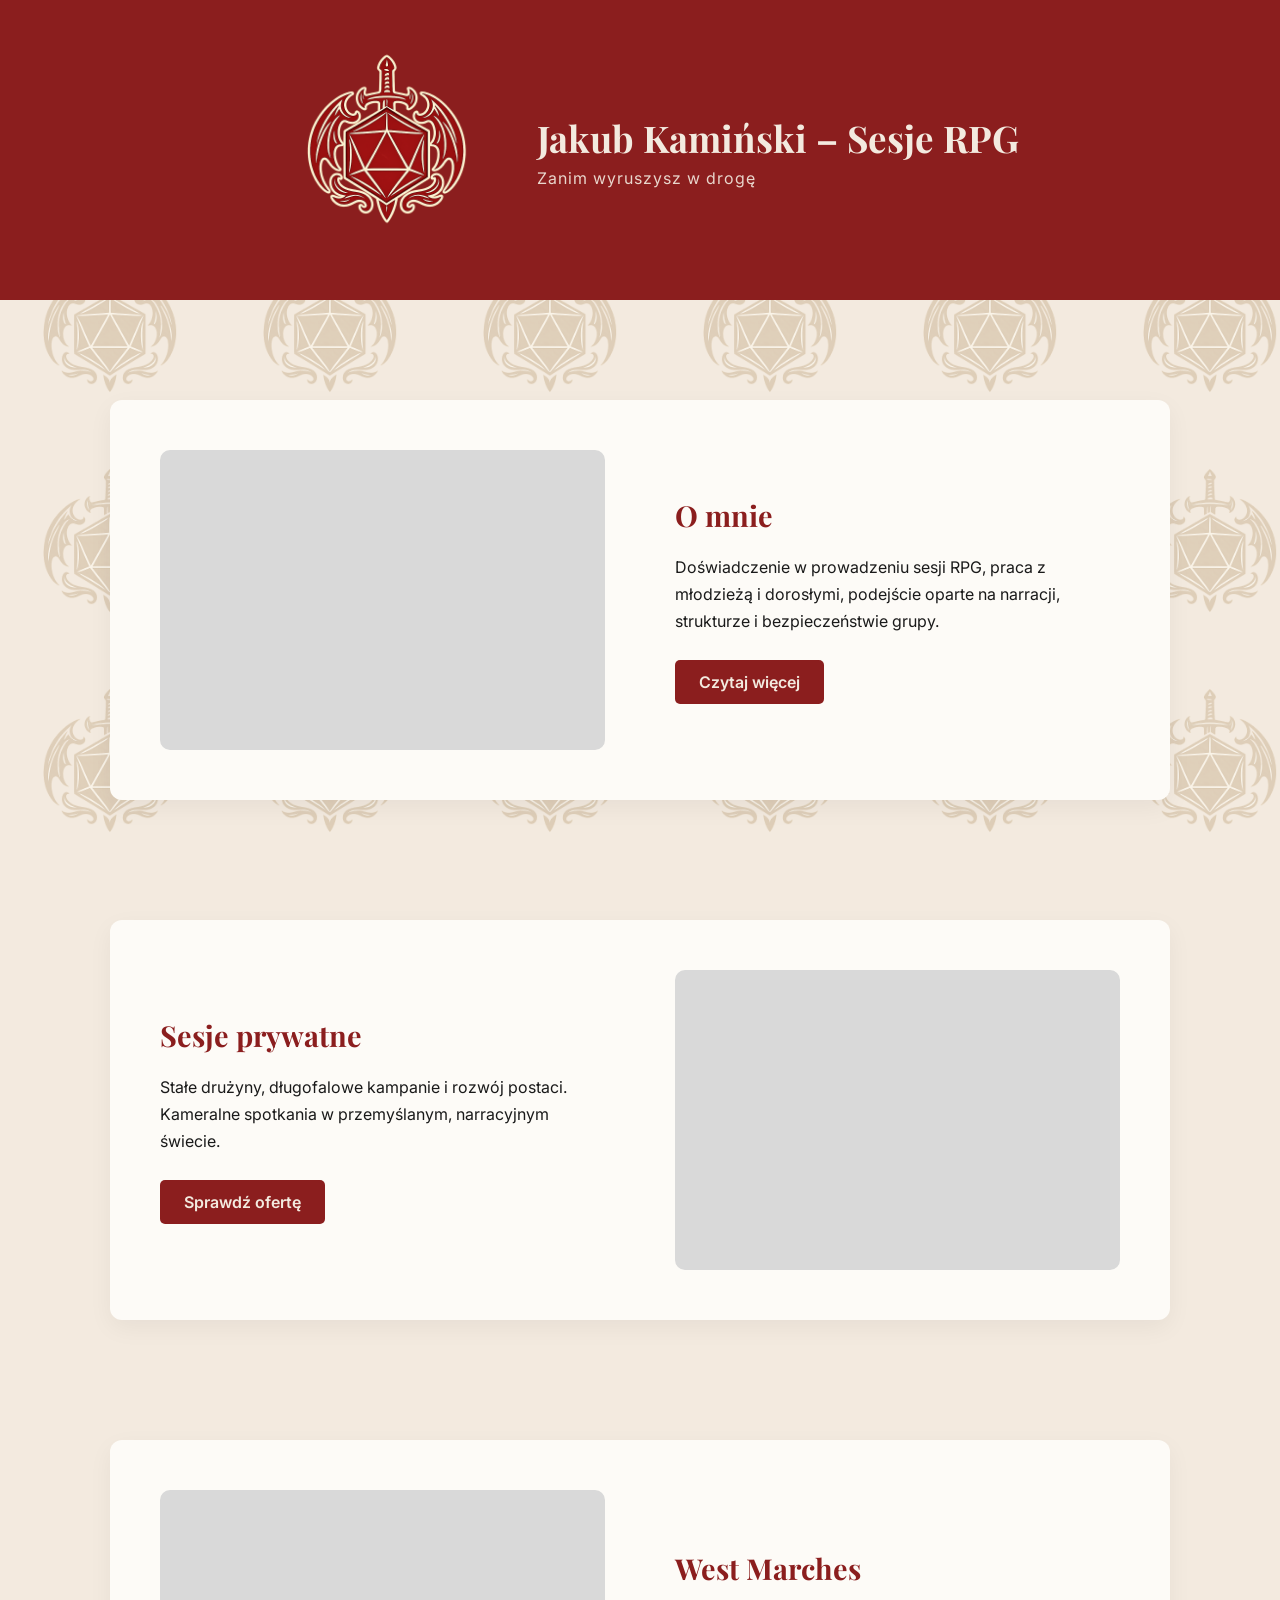
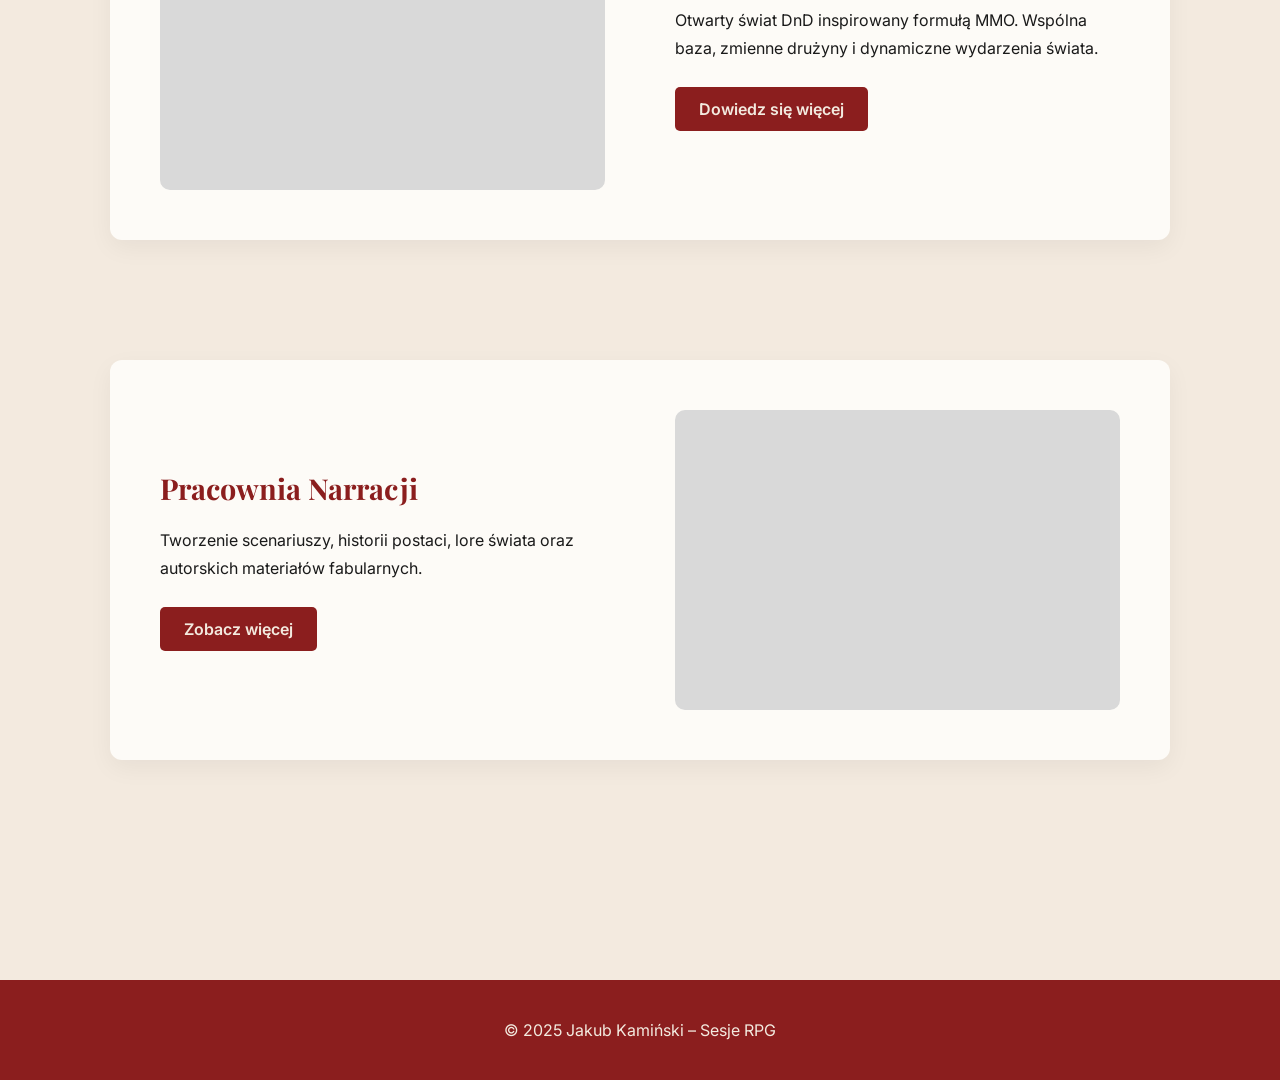
==== index.html @ 03f81ea1 "MainPage" ====
<!DOCTYPE html>
<html lang="pl">
<head>
    <meta charset="UTF-8">
    <meta name="viewport" content="width=device-width, initial-scale=1.0">
    <title>Jakub Kamiński – Sesje RPG</title>

    <link href="https://fonts.googleapis.com/css2?family=Playfair+Display:wght@600&family=Inter:wght@300;400;600&display=swap" rel="stylesheet">
    <link rel="stylesheet" href="style.css">
</head>

<body>

<header>
    <div class="header-inner">
        <img src="logo-red.png" alt="Logo">
        <div class="title-group">
            <h1>Jakub Kamiński – Sesje RPG</h1>
            <p>Zanim wyruszysz w drogę</p>
        </div>
    </div>
</header>

<section class="section">

    <div class="block">
        <div class="image-placeholder"></div>
        <div class="content">
            <h2>O mnie</h2>
            <p>
                Doświadczenie w prowadzeniu sesji RPG, praca z młodzieżą i dorosłymi,
                podejście oparte na narracji, strukturze i bezpieczeństwie grupy.
            </p>
            <a href="o-mnie.html" class="button">Czytaj więcej</a>
        </div>
    </div>

    <div class="block reverse">
        <div class="image-placeholder"></div>
        <div class="content">
            <h2>Sesje prywatne</h2>
            <p>
                Stałe drużyny, długofalowe kampanie i rozwój postaci.
                Kameralne spotkania w przemyślanym, narracyjnym świecie.
            </p>
            <a href="sesje-prywatne.html" class="button">Sprawdź ofertę</a>
        </div>
    </div>

    <div class="block">
        <div class="image-placeholder"></div>
        <div class="content">
            <h2>West Marches</h2>
            <p>
                Otwarty świat DnD inspirowany formułą MMO.
                Wspólna baza, zmienne drużyny i dynamiczne wydarzenia świata.
            </p>
            <a href="west-marches.html" class="button">Dowiedz się więcej</a>
        </div>
    </div>

    <div class="block reverse">
        <div class="image-placeholder"></div>
        <div class="content">
            <h2>Pracownia Narracji</h2>
            <p>
                Tworzenie scenariuszy, historii postaci, lore świata
                oraz autorskich materiałów fabularnych.
            </p>
            <a href="pracownia-narracji.html" class="button">Zobacz więcej</a>
        </div>
    </div>

</section>

<footer>
    © 2025 Jakub Kamiński – Sesje RPG
</footer>

</body>
</html>
---- style.css ----
:root {
    --primary: #8b1e1e;
    --beige: #f3eadf;
    --dark: #1a1a1a;
    --gray: #d9d9d9;
    --card: #fdfbf7; /* lekko białe tło */
}

* {
    margin: 0;
    padding: 0;
    box-sizing: border-box;
}

body {
    font-family: 'Inter', sans-serif;
    background-color: var(--beige);
  
    color: var(--dark);
}
body::before {
    content: "";
    position: fixed;
    inset: 0;
    background: url("logo-pattern.png");
    background-size: 220px;
    background-repeat: repeat;
    opacity: 0.56;   /* delikatniej */
    z-index: -1;     /* KLUCZOWE */
}

/* HEADER */

header {
    background: var(--primary);
    color: var(--beige);
    padding: 25px 20px;
}

.header-inner {
    max-width: 1100px;
    margin: auto;
    display: flex;
    align-items: center;
    justify-content: center;
    gap: 25px;
}

header img {
    width: 250px;
	margin:0 ;
}

.title-group h1 {
    font-family: 'Playfair Display', serif;
    font-size: 2.3rem;
    margin-bottom: 6px;
}

.title-group p {
    font-size: 1rem;
    opacity: 0.9;
    letter-spacing: 1px;
}

/* SEKCJE */

.section {
    max-width: 1100px;
    margin: auto;
    padding: 100px 20px;
}

.block {
    display: flex;
    align-items: center;
    gap: 70px;
    margin-bottom: 120px;
    background: var(--card);
    padding: 50px;
    border-radius: 12px;
    box-shadow: 0 8px 25px rgba(0,0,0,0.05);
}

.block.reverse {
    flex-direction: row-reverse;
}

.image-placeholder {
    flex: 1;
    height: 300px;
    background: var(--gray);
    border-radius: 10px;
    transition: all 0.3s ease;
}

.block:hover .image-placeholder {
    background: #e8e8e8;
    border: 3px solid var(--primary);
    transform: translateY(-4px);
}

.content {
    flex: 1;
}

.content h2 {
    font-family: 'Playfair Display', serif;
    color: var(--primary);
    margin-bottom: 20px;
    font-size: 1.8rem;
}

.content p {
    margin-bottom: 25px;
    line-height: 1.7;
    font-size: 1rem;
}

.button {
    display: inline-block;
    padding: 12px 24px;
    background: var(--primary);
    color: var(--beige);
    text-decoration: none;
    border-radius: 5px;
    transition: 0.3s ease;
    font-weight: 600;
}

.button:hover {
    background: #a32323;
    transform: translateY(-2px);
}

/* FOOTER */

footer {
    background: var(--primary);
    color: var(--beige);
    text-align: center;
    padding: 40px 20px;
}

/* RESPONSYWNOŚĆ */

@media (max-width: 900px) {

    .header-inner {
        flex-direction: column;
        text-align: center;
    }

    .block {
        flex-direction: column;
        gap: 40px;
        padding: 35px;
    }

    .block.reverse {
        flex-direction: column;
    }

    .image-placeholder {
        width: 100%;
        height: 220px;
    }

    .title-group h1 {
        font-size: 1.9rem;
    }
}
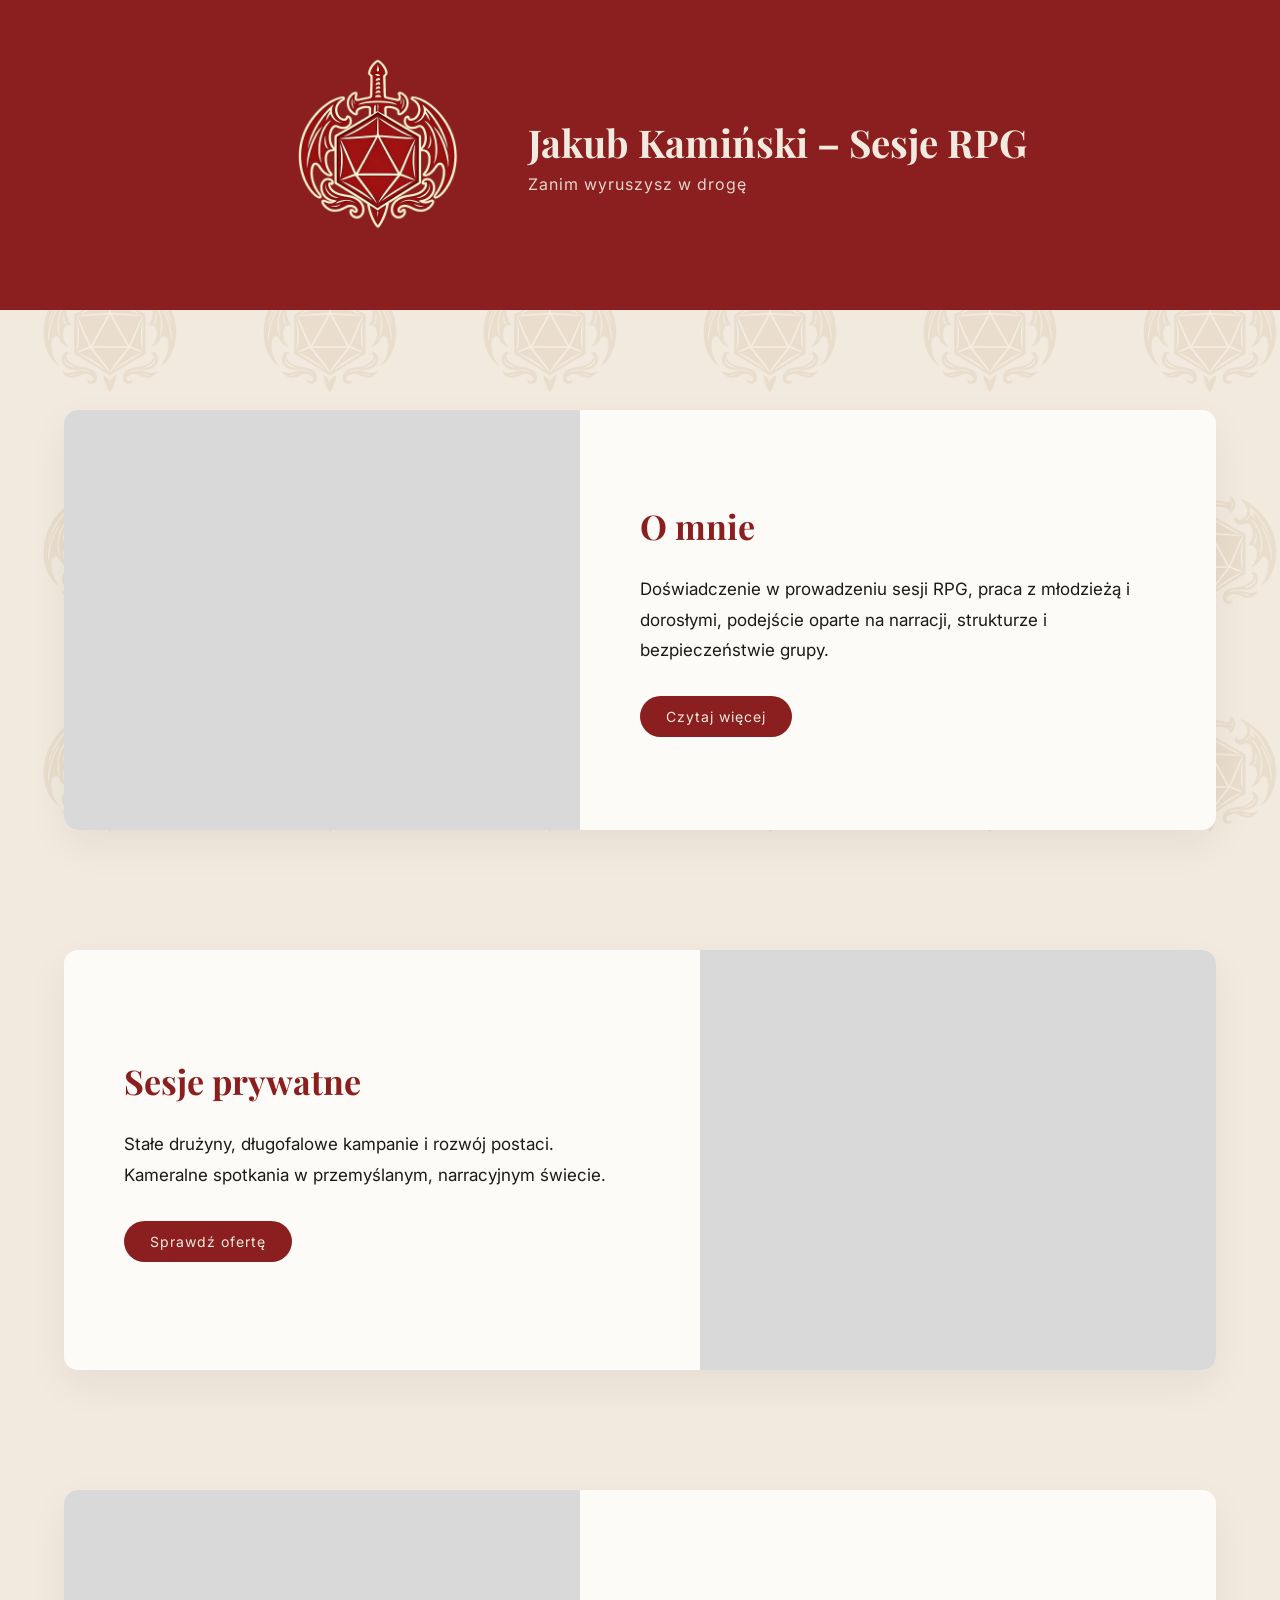
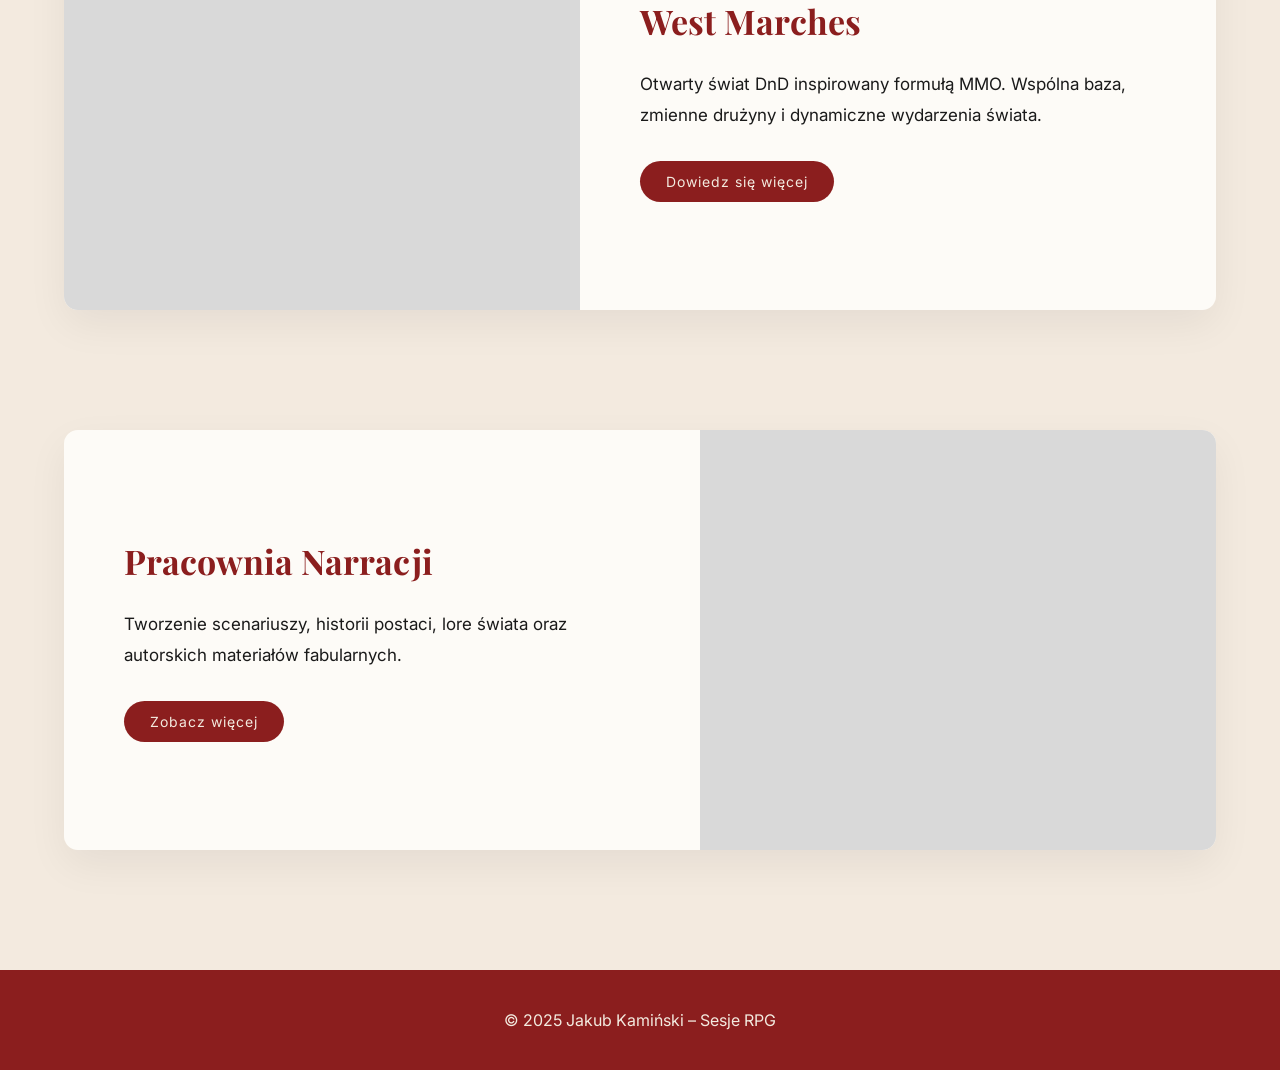
==== commit 72d03704: "meta" ====
--- a/index.html
+++ b/index.html
@@ -3,6 +3,9 @@
 <head>
     <meta charset="UTF-8">
     <meta name="viewport" content="width=device-width, initial-scale=1.0">
+<meta http-equiv='cache-control' content='no-cache'> 
+<meta http-equiv='expires' content='0'> 
+<meta http-equiv='pragma' content='no-cache'>
     <title>Jakub Kamiński – Sesje RPG</title>
 
     <link href="https://fonts.googleapis.com/css2?family=Playfair+Display:wght@600&family=Inter:wght@300;400;600&display=swap" rel="stylesheet">
--- a/style.css
+++ b/style.css
@@ -3,8 +3,12 @@
     --beige: #f3eadf;
     --dark: #1a1a1a;
     --gray: #d9d9d9;
-    --card: #fdfbf7; /* lekko białe tło */
-}
+    --card: #fdfbf7;
+}
+
+/* ============================= */
+/* RESET */
+/* ============================= */
 
 * {
     margin: 0;
@@ -15,26 +19,29 @@
 body {
     font-family: 'Inter', sans-serif;
     background-color: var(--beige);
-  
     color: var(--dark);
 }
+
+/* Subtelny pattern w tle */
 body::before {
     content: "";
     position: fixed;
     inset: 0;
-    background: url("logo-pattern.png");
+    background-image: url("logo-pattern.png");
     background-size: 220px;
     background-repeat: repeat;
-    opacity: 0.56;   /* delikatniej */
-    z-index: -1;     /* KLUCZOWE */
-}
-
+    opacity: 0.25; /* możesz zmieniać */
+    z-index: -2;
+}
+
+/* ============================= */
 /* HEADER */
+/* ============================= */
 
 header {
     background: var(--primary);
     color: var(--beige);
-    padding: 25px 20px;
+    padding: 30px 20px;
 }
 
 .header-inner {
@@ -48,12 +55,11 @@
 
 header img {
     width: 250px;
-	margin:0 ;
 }
 
 .title-group h1 {
     font-family: 'Playfair Display', serif;
-    font-size: 2.3rem;
+    font-size: 2.4rem;
     margin-bottom: 6px;
 }
 
@@ -63,86 +69,129 @@
     letter-spacing: 1px;
 }
 
-/* SEKCJE */
-
-.section {
-    max-width: 1100px;
-    margin: auto;
-    padding: 100px 20px;
-}
-
-.block {
+/* ============================= */
+/* SEKCJE (INDEX + O MNIE) */
+/* ============================= */
+
+.section,
+.about-section {
+    width: 90%;
+    max-width: 1200px;
+    margin: 100px auto;
+}
+
+/* ============================= */
+/* BLOKI */
+/* ============================= */
+
+.block,
+.about-block {
     display: flex;
-    align-items: center;
-    gap: 70px;
+    align-items: stretch;
     margin-bottom: 120px;
     background: var(--card);
-    padding: 50px;
-    border-radius: 12px;
-    box-shadow: 0 8px 25px rgba(0,0,0,0.05);
-}
-
-.block.reverse {
+    border-radius: 14px;
+    overflow: hidden;
+    box-shadow: 0 15px 40px rgba(0, 0, 0, 0.06);
+}
+
+.block.reverse,
+.about-block.reverse {
     flex-direction: row-reverse;
 }
 
-.image-placeholder {
+/* ============================= */
+/* OBRAZY */
+/* ============================= */
+
+.image-placeholder,
+.about-image {
     flex: 1;
-    height: 300px;
+    min-height: 420px;
     background: var(--gray);
-    border-radius: 10px;
-    transition: all 0.3s ease;
-}
-
-.block:hover .image-placeholder {
-    background: #e8e8e8;
-    border: 3px solid var(--primary);
-    transform: translateY(-4px);
-}
-
-.content {
+    overflow: hidden;
+}
+
+/* realne img (o-mnie) */
+.about-image img {
+    width: 100%;
+    height: 100%;
+    object-fit: cover;
+    display: block;
+    transition: transform 0.6s ease;
+}
+
+/* hover */
+.block:hover .about-image img,
+.about-block:hover .about-image img {
+    transform: scale(1.04);
+}
+
+/* ============================= */
+/* TEKST */
+/* ============================= */
+
+.content,
+.about-content {
     flex: 1;
-}
-
-.content h2 {
+    padding: 70px 60px;
+    display: flex;
+    flex-direction: column;
+    justify-content: center;
+}
+
+.content h2,
+.about-content h2 {
     font-family: 'Playfair Display', serif;
+    font-size: 34px;
     color: var(--primary);
+    margin-bottom: 25px;
+}
+
+.content p,
+.about-content p {
+    font-size: 17px;
+    line-height: 1.8;
     margin-bottom: 20px;
-    font-size: 1.8rem;
-}
-
-.content p {
-    margin-bottom: 25px;
-    line-height: 1.7;
-    font-size: 1rem;
-}
+}
+
+/* ============================= */
+/* PRZYCISK (INDEX) */
+/* ============================= */
 
 .button {
-    display: inline-block;
-    padding: 12px 24px;
+    align-self: flex-start;
+    margin-top: 10px;
+    padding: 12px 26px;
     background: var(--primary);
     color: var(--beige);
     text-decoration: none;
-    border-radius: 5px;
-    transition: 0.3s ease;
-    font-weight: 600;
+    border-radius: 30px;
+    font-size: 14px;
+    letter-spacing: 1px;
+    transition: background 0.3s ease, transform 0.3s ease;
 }
 
 .button:hover {
-    background: #a32323;
+    background: #6f1717;
     transform: translateY(-2px);
 }
 
+/* ============================= */
 /* FOOTER */
+/* ============================= */
 
 footer {
     background: var(--primary);
     color: var(--beige);
     text-align: center;
     padding: 40px 20px;
-}
-
+    margin-top: 60px;
+}
+
+/* ============================= */
 /* RESPONSYWNOŚĆ */
+/* ============================= */
 
 @media (max-width: 900px) {
 
@@ -151,22 +200,54 @@
         text-align: center;
     }
 
-    .block {
+    .block,
+    .about-block,
+    .block.reverse,
+    .about-block.reverse {
         flex-direction: column;
-        gap: 40px;
-        padding: 35px;
-    }
-
-    .block.reverse {
-        flex-direction: column;
-    }
-
-    .image-placeholder {
-        width: 100%;
-        height: 220px;
+    }
+
+    .image-placeholder,
+    .about-image {
+        min-height: 280px;
+    }
+
+    .content,
+    .about-content {
+        padding: 40px 30px;
     }
 
     .title-group h1 {
-        font-size: 1.9rem;
-    }
+        font-size: 2rem;
+    }
+}
+
+/* ============================= */
+/* PRZYCISK POWRÓT */
+/* ============================= */
+
+.back-button {
+    position: absolute;
+    top: 140px; /* poniżej headera */
+    left: 30px;
+    display: inline-flex;
+    align-items: center;
+    gap: 8px;
+    padding: 10px 18px;
+    font-size: 14px;
+    letter-spacing: 1px;
+    text-decoration: none;
+    color: var(--primary);
+    border: 1px solid var(--primary);
+    border-radius: 30px;
+    background: rgba(253, 251, 247, 0.85);
+    backdrop-filter: blur(2px);
+    transition: all 0.3s ease;
+    z-index: 10;
+}
+
+.back-button:hover {
+    background: var(--primary);
+    color: var(--beige);
+    transform: translateX(-4px);
 }
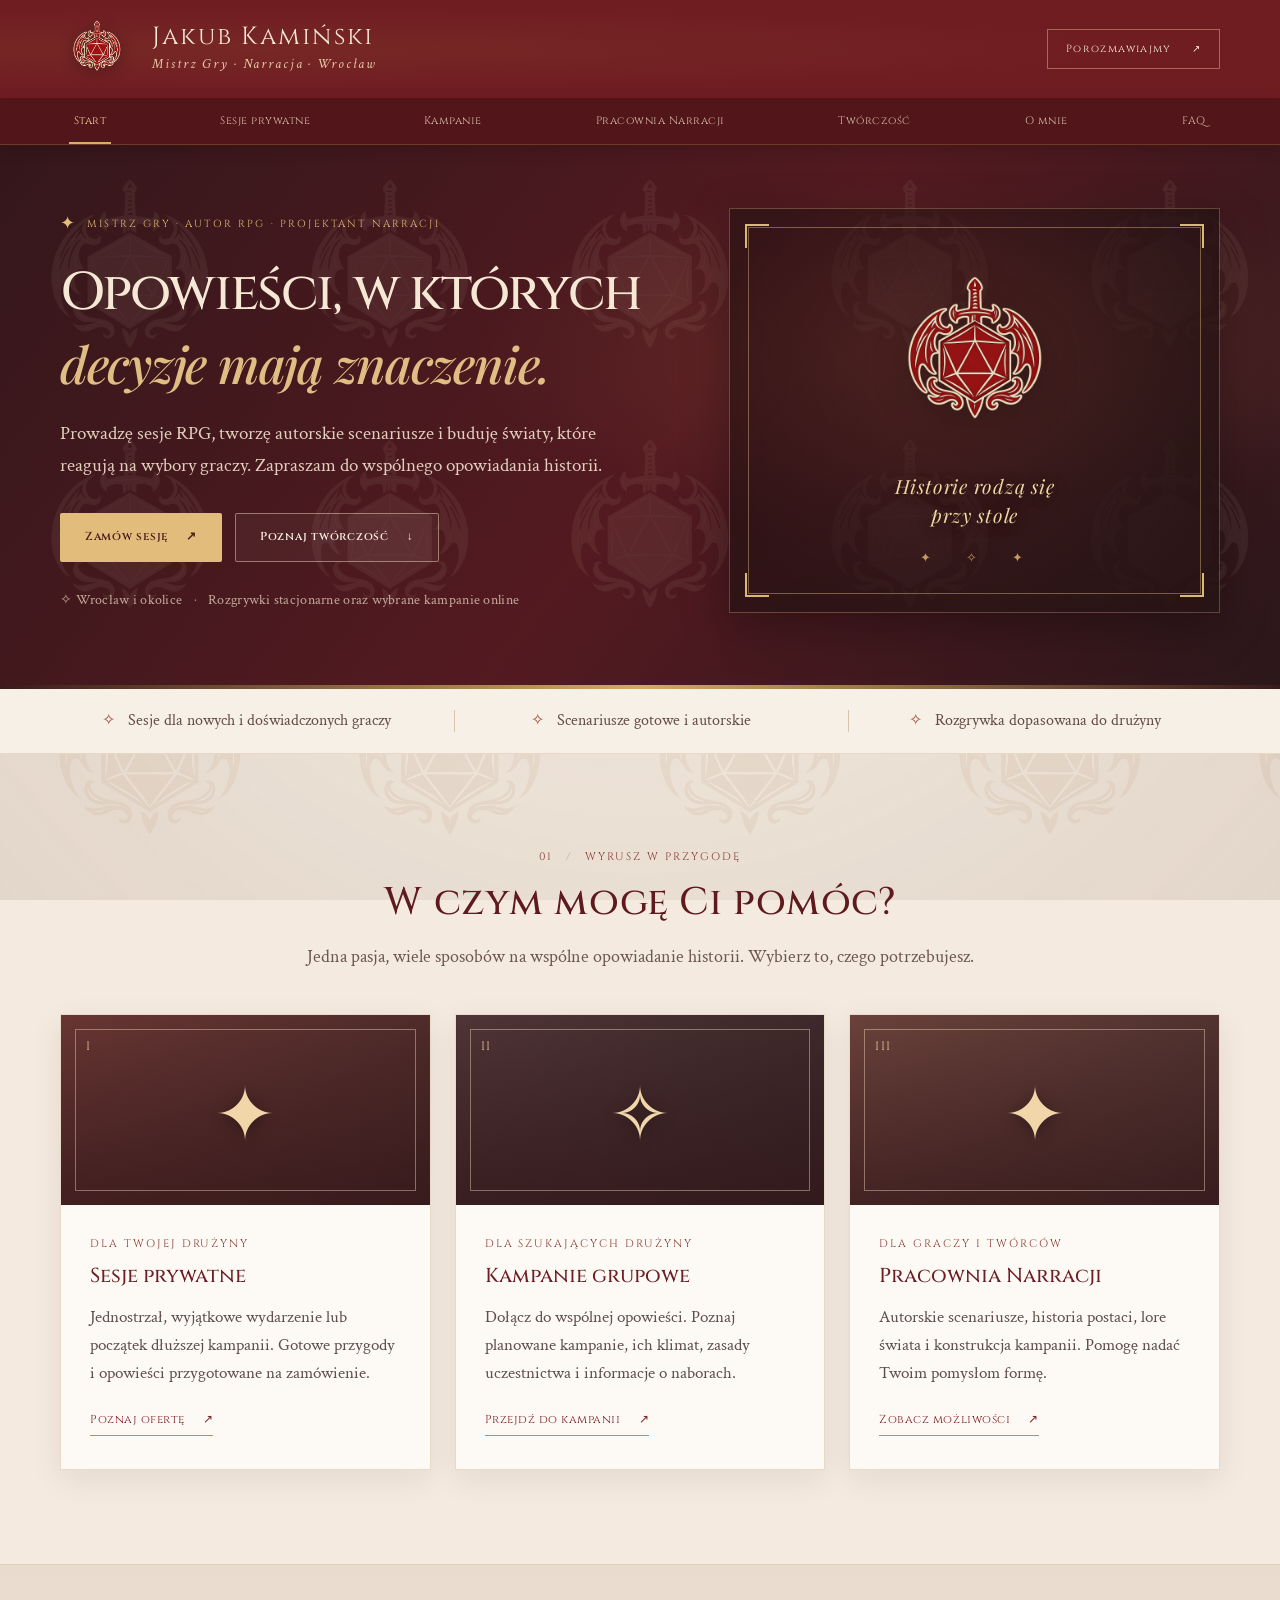
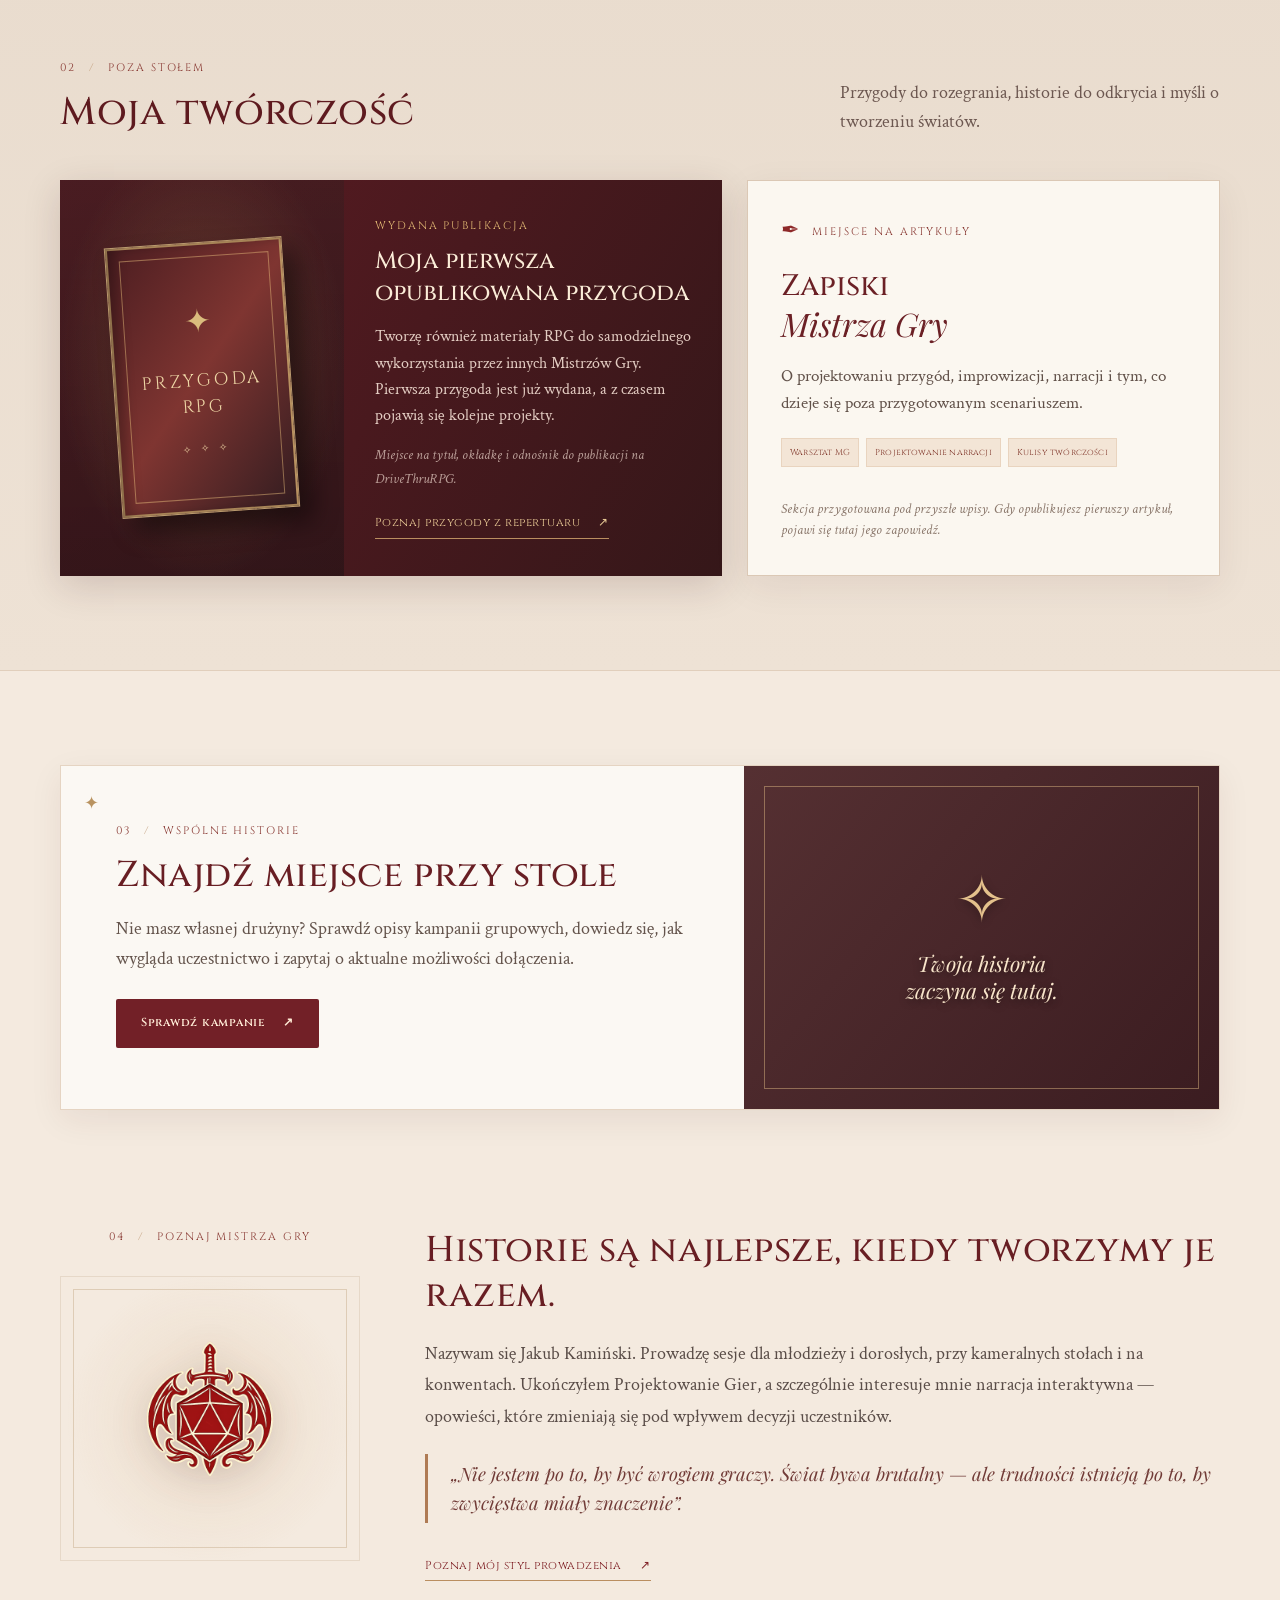
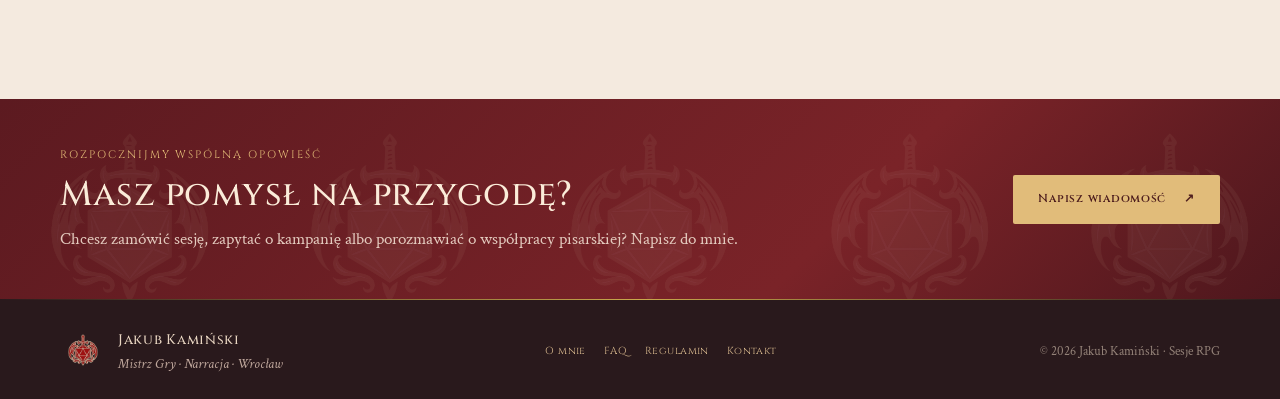
==== commit 1e246d3c: "Update Homepage" ====
--- a/index.html
+++ b/index.html
@@ -1,84 +1,215 @@
 <!DOCTYPE html>
 <html lang="pl">
 <head>
-    <meta charset="UTF-8">
-    <meta name="viewport" content="width=device-width, initial-scale=1.0">
-<meta http-equiv='cache-control' content='no-cache'> 
-<meta http-equiv='expires' content='0'> 
-<meta http-equiv='pragma' content='no-cache'>
-    <title>Jakub Kamiński – Sesje RPG</title>
-
-    <link href="https://fonts.googleapis.com/css2?family=Playfair+Display:wght@600&family=Inter:wght@300;400;600&display=swap" rel="stylesheet">
-    <link rel="stylesheet" href="style.css">
+  <meta charset="UTF-8">
+  <meta name="viewport" content="width=device-width, initial-scale=1">
+  <meta name="theme-color" content="#63191d">
+  <meta name="description" content="Jakub Kamiński — Mistrz Gry, projektant narracji i autor RPG. Sesje prywatne, kampanie, scenariusze na zamówienie i twórczość RPG we Wrocławiu.">
+  <meta property="og:type" content="website">
+  <meta property="og:locale" content="pl_PL">
+  <meta property="og:title" content="Jakub Kamiński | Mistrz Gry i projektant narracji">
+  <meta property="og:description" content="Prowadzę sesje RPG, tworzę autorskie przygody i projektuję historie, na które wpływ mają decyzje graczy.">
+  <meta property="og:image" content="logo-red.png">
+  <title>Jakub Kamiński | Mistrz Gry · Narracja · RPG Wrocław</title>
+  <link rel="icon" type="image/png" href="logo-red.png">
+  <link rel="preconnect" href="https://fonts.googleapis.com">
+  <link rel="preconnect" href="https://fonts.gstatic.com" crossorigin>
+  <link href="https://fonts.googleapis.com/css2?family=Cinzel:wght@400;500;600;700&family=Playfair+Display:ital,wght@0,400;0,500;0,600;1,400;1,500&family=Crimson+Text:ital,wght@0,400;0,600;1,400&display=swap" rel="stylesheet">
+  <!-- Zachowujemy dotychczasowy arkusz CSS: pozostałe podstrony działają bez zmian. -->
+  <link rel="stylesheet" href="style.css">
+  <link rel="stylesheet" href="home.css">
 </head>
-
-<body>
-
-<header>
-    <div class="header-inner">
-        <img src="logo-red.png" alt="Logo">
-        <div class="title-group">
-            <h1>Jakub Kamiński – Sesje RPG</h1>
-            <p>Zanim wyruszysz w drogę</p>
-        </div>
-    </div>
-</header>
-
-<section class="section">
-
-    <div class="block">
-        <div class="image-placeholder"></div>
-        <div class="content">
-            <h2>O mnie</h2>
-            <p>
-                Doświadczenie w prowadzeniu sesji RPG, praca z młodzieżą i dorosłymi,
-                podejście oparte na narracji, strukturze i bezpieczeństwie grupy.
-            </p>
-            <a href="o-mnie.html" class="button">Czytaj więcej</a>
-        </div>
-    </div>
-
-    <div class="block reverse">
-        <div class="image-placeholder"></div>
-        <div class="content">
-            <h2>Sesje prywatne</h2>
-            <p>
-                Stałe drużyny, długofalowe kampanie i rozwój postaci.
-                Kameralne spotkania w przemyślanym, narracyjnym świecie.
-            </p>
-            <a href="sesje-prywatne.html" class="button">Sprawdź ofertę</a>
-        </div>
-    </div>
-
-    <div class="block">
-        <div class="image-placeholder"></div>
-        <div class="content">
-            <h2>West Marches</h2>
-            <p>
-                Otwarty świat DnD inspirowany formułą MMO.
-                Wspólna baza, zmienne drużyny i dynamiczne wydarzenia świata.
-            </p>
-            <a href="west-marches.html" class="button">Dowiedz się więcej</a>
-        </div>
-    </div>
-
-    <div class="block reverse">
-        <div class="image-placeholder"></div>
-        <div class="content">
-            <h2>Pracownia Narracji</h2>
-            <p>
-                Tworzenie scenariuszy, historii postaci, lore świata
-                oraz autorskich materiałów fabularnych.
-            </p>
-            <a href="pracownia-narracji.html" class="button">Zobacz więcej</a>
-        </div>
-    </div>
-
-</section>
-
-<footer>
-    © 2025 Jakub Kamiński – Sesje RPG
-</footer>
-
+<body class="home-page">
+  <a class="skip-link" href="#tresc">Przejdź do treści</a>
+
+  <header class="site-header">
+    <div class="site-header__inner">
+      <a href="index.html" class="site-brand" aria-label="Jakub Kamiński — strona główna">
+        <img src="logo-red.png" width="88" height="88" alt="" decoding="async">
+        <span class="site-brand__text">
+          <span class="site-brand__name">Jakub Kamiński</span>
+          <span class="site-brand__subtitle">Mistrz Gry · Narracja · Wrocław</span>
+        </span>
+      </a>
+      <a class="header-contact" href="mailto:jakubkaminski1808@gmail.com?subject=Zapytanie%20o%20sesj%C4%99%20RPG">Porozmawiajmy <span aria-hidden="true">↗</span></a>
+    </div>
+  </header>
+
+  <nav class="site-nav" aria-label="Nawigacja główna">
+    <div class="site-nav__desktop">
+      <a class="is-current" aria-current="page" href="index.html">Start</a>
+      <a href="sesje-prywatne.html">Sesje prywatne</a>
+      <a href="sesje-grupowe.html">Kampanie</a>
+      <a href="pracownia-narracji.html">Pracownia Narracji</a>
+      <a href="#tworczosc">Twórczość</a>
+      <a href="o-mnie.html">O mnie</a>
+      <a href="faq.html">FAQ</a>
+    </div>
+    <details class="site-nav__mobile">
+      <summary>Menu <span class="site-nav__menu-icon" aria-hidden="true"><span></span><span></span><span></span></span></summary>
+      <div class="site-nav__mobile-links">
+        <a aria-current="page" href="index.html">Start</a>
+        <a href="sesje-prywatne.html">Sesje prywatne</a>
+        <a href="sesje-grupowe.html">Kampanie</a>
+        <a href="pracownia-narracji.html">Pracownia Narracji</a>
+        <a href="#tworczosc">Twórczość</a>
+        <a href="o-mnie.html">O mnie</a>
+        <a href="faq.html">FAQ</a>
+      </div>
+    </details>
+  </nav>
+
+  <main id="tresc">
+    <section class="main-hero" aria-labelledby="hero-title">
+      <div class="main-hero__inner layout-wrap">
+        <div class="main-hero__copy">
+          <p class="eyebrow eyebrow--light"><span class="tiny-star" aria-hidden="true">✦</span> Mistrz Gry · Autor RPG · Projektant narracji</p>
+          <h1 id="hero-title">Opowieści, w których <em>decyzje mają znaczenie.</em></h1>
+          <p class="main-hero__intro">Prowadzę sesje RPG, tworzę autorskie scenariusze i buduję światy, które reagują na wybory graczy. Zapraszam do wspólnego opowiadania historii.</p>
+          <div class="action-row">
+            <a class="home-button home-button--gold" href="sesje-prywatne.html">Zamów sesję <span aria-hidden="true">↗</span></a>
+            <a class="home-button home-button--light-outline" href="#tworczosc">Poznaj twórczość <span aria-hidden="true">↓</span></a>
+          </div>
+          <div class="main-hero__smallprint"><span aria-hidden="true">✧</span> Wrocław i okolice <span class="smallprint-sep" aria-hidden="true">·</span> Rozgrywki stacjonarne oraz wybrane kampanie online</div>
+        </div>
+        <div class="main-hero__art" aria-hidden="true">
+          <!-- Opcjonalna fotografia w images/stock-hero.jpg (CSS ma estetyczne tło zastępcze). -->
+          <div class="main-hero__frame">
+            <span class="frame-corner frame-corner--tl"></span>
+            <span class="frame-corner frame-corner--tr"></span>
+            <span class="frame-corner frame-corner--bl"></span>
+            <span class="frame-corner frame-corner--br"></span>
+            <div class="main-hero__sigil"><img src="logo-red.png" alt=""></div>
+            <p class="art-motto">Historie rodzą się<br>przy stole</p>
+            <span class="frame-ornament">✦ &nbsp; ✧ &nbsp; ✦</span>
+          </div>
+        </div>
+      </div>
+      <div class="main-hero__line" aria-hidden="true"></div>
+    </section>
+
+    <div class="promise-strip" aria-label="Najważniejsze informacje">
+      <div class="layout-wrap promise-strip__inner">
+        <div><span class="promise-strip__symbol" aria-hidden="true">✧</span> Sesje dla nowych i doświadczonych graczy</div>
+        <div><span class="promise-strip__symbol" aria-hidden="true">✧</span> Scenariusze gotowe i autorskie</div>
+        <div><span class="promise-strip__symbol" aria-hidden="true">✧</span> Rozgrywka dopasowana do drużyny</div>
+      </div>
+    </div>
+
+    <section id="oferta" class="home-section offerings layout-wrap" aria-labelledby="oferta-title">
+      <div class="section-heading">
+        <p class="eyebrow">01 <span aria-hidden="true">/</span> Wyrusz w przygodę</p>
+        <h2 id="oferta-title">W czym mogę Ci pomóc?</h2>
+        <p>Jedna pasja, wiele sposobów na wspólne opowiadanie historii. Wybierz to, czego potrzebujesz.</p>
+      </div>
+      <div class="offer-grid">
+        <article class="offer-card">
+          <div class="offer-card__visual offer-card__visual--sessions"><span class="offer-card__symbol" aria-hidden="true">✦</span><span class="offer-card__number">I</span></div>
+          <div class="offer-card__body">
+            <p class="mini-label">Dla Twojej drużyny</p>
+            <h3>Sesje prywatne</h3>
+            <p>Jednostrzał, wyjątkowe wydarzenie lub początek dłuższej kampanii. Gotowe przygody i opowieści przygotowane na zamówienie.</p>
+            <a class="text-link" href="sesje-prywatne.html">Poznaj ofertę <span aria-hidden="true">↗</span></a>
+          </div>
+        </article>
+        <article class="offer-card">
+          <div class="offer-card__visual offer-card__visual--campaigns"><span class="offer-card__symbol" aria-hidden="true">✧</span><span class="offer-card__number">II</span></div>
+          <div class="offer-card__body">
+            <p class="mini-label">Dla szukających drużyny</p>
+            <h3>Kampanie grupowe</h3>
+            <p>Dołącz do wspólnej opowieści. Poznaj planowane kampanie, ich klimat, zasady uczestnictwa i informacje o naborach.</p>
+            <a class="text-link" href="sesje-grupowe.html">Przejdź do kampanii <span aria-hidden="true">↗</span></a>
+          </div>
+        </article>
+        <article class="offer-card">
+          <div class="offer-card__visual offer-card__visual--studio"><span class="offer-card__symbol" aria-hidden="true">✦</span><span class="offer-card__number">III</span></div>
+          <div class="offer-card__body">
+            <p class="mini-label">Dla graczy i twórców</p>
+            <h3>Pracownia Narracji</h3>
+            <p>Autorskie scenariusze, historia postaci, lore świata i konstrukcja kampanii. Pomogę nadać Twoim pomysłom formę.</p>
+            <a class="text-link" href="pracownia-narracji.html">Zobacz możliwości <span aria-hidden="true">↗</span></a>
+          </div>
+        </article>
+      </div>
+    </section>
+
+    <section id="tworczosc" class="home-section creations" aria-labelledby="tworczosc-title">
+      <div class="layout-wrap">
+        <div class="section-heading section-heading--row">
+          <div>
+            <p class="eyebrow">02 <span aria-hidden="true">/</span> Poza stołem</p>
+            <h2 id="tworczosc-title">Moja twórczość</h2>
+          </div>
+          <p>Przygody do rozegrania, historie do odkrycia i myśli o tworzeniu światów.</p>
+        </div>
+        <div class="creation-grid">
+          <article class="creation-feature">
+            <div class="creation-feature__art">
+              <div class="book-mock" aria-hidden="true"><span class="book-mock__symbol">✦</span><span class="book-mock__title">Przygoda<br>RPG</span><span class="book-mock__ornament">✧ ✧ ✧</span></div>
+            </div>
+            <div class="creation-feature__body">
+              <p class="mini-label mini-label--gold">Wydana publikacja</p>
+              <h3>Moja pierwsza opublikowana przygoda</h3>
+              <p>Tworzę również materiały RPG do samodzielnego wykorzystania przez innych Mistrzów Gry. Pierwsza przygoda jest już wydana, a z czasem pojawią się kolejne projekty.</p>
+              <p class="creation-feature__hint">Miejsce na tytuł, okładkę i odnośnik do publikacji na DriveThruRPG.</p>
+              <a class="text-link text-link--light" href="sesje-prywatne.html">Poznaj przygody z repertuaru <span aria-hidden="true">↗</span></a>
+            </div>
+          </article>
+          <article class="blog-promo" id="zapiski">
+            <div class="blog-promo__top"><span class="blog-promo__icon" aria-hidden="true">✒</span><span class="mini-label">Miejsce na artykuły</span></div>
+            <h3>Zapiski<br><em>Mistrza Gry</em></h3>
+            <p>O projektowaniu przygód, improwizacji, narracji i tym, co dzieje się poza przygotowanym scenariuszem.</p>
+            <div class="blog-promo__topics"><span>Warsztat MG</span><span>Projektowanie narracji</span><span>Kulisy twórczości</span></div>
+            <p class="blog-promo__footnote">Sekcja przygotowana pod przyszłe wpisy. Gdy opublikujesz pierwszy artykuł, pojawi się tutaj jego zapowiedź.</p>
+          </article>
+        </div>
+      </div>
+    </section>
+
+    <section class="home-section campaign-preview layout-wrap" aria-labelledby="kampanie-title">
+      <div class="campaign-preview__box">
+        <div class="campaign-preview__accent" aria-hidden="true">✦</div>
+        <div class="campaign-preview__copy">
+          <p class="eyebrow">03 <span aria-hidden="true">/</span> Wspólne historie</p>
+          <h2 id="kampanie-title">Znajdź miejsce przy stole</h2>
+          <p>Nie masz własnej drużyny? Sprawdź opisy kampanii grupowych, dowiedz się, jak wygląda uczestnictwo i zapytaj o aktualne możliwości dołączenia.</p>
+          <a class="home-button home-button--red" href="sesje-grupowe.html">Sprawdź kampanie <span aria-hidden="true">↗</span></a>
+        </div>
+        <div class="campaign-preview__image" aria-hidden="true"><span class="campaign-preview__rune">✧</span><span class="campaign-preview__caption">Twoja historia<br>zaczyna się tutaj.</span></div>
+      </div>
+    </section>
+
+    <section id="o-mnie" class="home-section about-teaser layout-wrap" aria-labelledby="o-mnie-title">
+      <div class="about-teaser__aside">
+        <p class="eyebrow">04 <span aria-hidden="true">/</span> Poznaj Mistrza Gry</p>
+        <div class="about-teaser__emblem"><img src="logo-red.png" alt="" loading="lazy"></div>
+      </div>
+      <div class="about-teaser__copy">
+        <h2 id="o-mnie-title">Historie są najlepsze, kiedy tworzymy je razem.</h2>
+        <p>Nazywam się Jakub Kamiński. Prowadzę sesje dla młodzieży i dorosłych, przy kameralnych stołach i na konwentach. Ukończyłem Projektowanie Gier, a szczególnie interesuje mnie narracja interaktywna — opowieści, które zmieniają się pod wpływem decyzji uczestników.</p>
+        <blockquote>„Nie jestem po to, by być wrogiem graczy. Świat bywa brutalny — ale trudności istnieją po to, by zwycięstwa miały znaczenie”.</blockquote>
+        <a class="text-link" href="o-mnie.html">Poznaj mój styl prowadzenia <span aria-hidden="true">↗</span></a>
+      </div>
+    </section>
+
+    <section class="contact-banner" aria-labelledby="kontakt-title">
+      <div class="layout-wrap contact-banner__inner">
+        <div>
+          <p class="eyebrow eyebrow--light">Rozpocznijmy wspólną opowieść</p>
+          <h2 id="kontakt-title">Masz pomysł na przygodę?</h2>
+          <p>Chcesz zamówić sesję, zapytać o kampanię albo porozmawiać o współpracy pisarskiej? Napisz do mnie.</p>
+        </div>
+        <a class="home-button home-button--gold" href="mailto:jakubkaminski1808@gmail.com?subject=Zapytanie%20ze%20strony%20RPG">Napisz wiadomość <span aria-hidden="true">↗</span></a>
+      </div>
+    </section>
+  </main>
+
+  <footer class="site-footer">
+    <div class="layout-wrap site-footer__inner">
+      <div class="site-footer__brand"><img src="logo-red.png" alt="" loading="lazy"><div><strong>Jakub Kamiński</strong><span>Mistrz Gry · Narracja · Wrocław</span></div></div>
+      <div class="site-footer__links"><a href="o-mnie.html">O mnie</a><a href="faq.html">FAQ</a><a href="regulamin.html">Regulamin</a><a href="mailto:jakubkaminski1808@gmail.com">Kontakt</a></div>
+      <p class="site-footer__copyright">© 2026 Jakub Kamiński · Sesje RPG</p>
+    </div>
+  </footer>
 </body>
-</html>+</html>
--- a/style.css
+++ b/style.css
@@ -1,28 +1,28 @@
+@import url('https://fonts.googleapis.com/css2?family=Cinzel:wght@400;600;700&family=Playfair+Display:ital,wght@0,400;0,600;1,400&family=Crimson+Text:ital,wght@0,400;0,600;1,400&display=swap');
+
 :root {
     --primary: #8b1e1e;
+    --primary-dark: #6a1515;
+    --primary-glow: rgba(139, 30, 30, 0.15);
     --beige: #f3eadf;
+    --beige-dark: #e8ddd0;
     --dark: #1a1a1a;
     --gray: #d9d9d9;
     --card: #fdfbf7;
-}
-
-/* ============================= */
-/* RESET */
-/* ============================= */
-
-* {
-    margin: 0;
-    padding: 0;
-    box-sizing: border-box;
-}
+    --card-border: rgba(139, 30, 30, 0.12);
+    --gold: #c9a84c;
+    --text-muted: #6b5a4e;
+}
+
+* { margin: 0; padding: 0; box-sizing: border-box; }
 
 body {
-    font-family: 'Inter', sans-serif;
+    font-family: 'Crimson Text', Georgia, serif;
     background-color: var(--beige);
     color: var(--dark);
-}
-
-/* Subtelny pattern w tle */
+    font-size: 18px;
+}
+
 body::before {
     content: "";
     position: fixed;
@@ -30,18 +30,34 @@
     background-image: url("logo-pattern.png");
     background-size: 220px;
     background-repeat: repeat;
-    opacity: 0.25; /* możesz zmieniać */
+    opacity: 0.45;
     z-index: -2;
 }
 
-/* ============================= */
+body::after {
+    content: "";
+    position: fixed;
+    inset: 0;
+    background: radial-gradient(ellipse at center, transparent 40%, rgba(20, 10, 5, 0.18) 100%);
+    pointer-events: none;
+    z-index: -1;
+}
+
 /* HEADER */
-/* ============================= */
-
 header {
     background: var(--primary);
     color: var(--beige);
-    padding: 30px 20px;
+    padding: 28px 20px;
+    position: relative;
+    overflow: hidden;
+}
+
+header::before {
+    content: "";
+    position: absolute;
+    inset: 0;
+    background: radial-gradient(ellipse at 20% 50%, rgba(201, 168, 76, 0.08) 0%, transparent 60%);
+    pointer-events: none;
 }
 
 .header-inner {
@@ -51,203 +67,854 @@
     align-items: center;
     justify-content: center;
     gap: 25px;
-}
-
-header img {
-    width: 250px;
-}
+    position: relative;
+}
+
+header img { width: 220px; filter: drop-shadow(0 4px 16px rgba(0,0,0,0.4)); }
 
 .title-group h1 {
+    font-family: 'Cinzel', serif;
+    font-size: 2.2rem;
+    margin-bottom: 6px;
+    letter-spacing: 2px;
+    text-shadow: 0 2px 12px rgba(0,0,0,0.3);
+}
+
+.title-group p {
+    font-family: 'Crimson Text', serif;
+    font-size: 1.05rem;
+    opacity: 0.85;
+    letter-spacing: 3px;
+    font-style: italic;
+}
+
+/* NAV */
+nav {
+    background: var(--primary-dark);
+    border-bottom: 1px solid rgba(201, 168, 76, 0.25);
+    padding: 0 20px;
+    position: sticky;
+    top: 0;
+    z-index: 100;
+    box-shadow: 0 4px 20px rgba(0,0,0,0.2);
+}
+
+.nav-inner {
+    max-width: 1100px;
+    margin: auto;
+    display: flex;
+    justify-content: center;
+}
+
+nav a {
+    font-family: 'Cinzel', serif;
+    font-size: 0.7rem;
+    letter-spacing: 2px;
+    color: var(--beige);
+    text-decoration: none;
+    padding: 16px 20px;
+    opacity: 0.7;
+    transition: opacity 0.3s, color 0.3s;
+    position: relative;
+}
+
+nav a::after {
+    content: "";
+    position: absolute;
+    bottom: 0;
+    left: 15%;
+    right: 15%;
+    height: 2px;
+    background: var(--gold);
+    transform: scaleX(0);
+    transition: transform 0.3s ease;
+}
+
+nav a:hover, nav a.active { opacity: 1; color: #f5e6c8; }
+nav a:hover::after, nav a.active::after { transform: scaleX(1); }
+
+/* HERO */
+.hero {
+    text-align: center;
+    padding: 56px 60px 44px;
+    max-width: 800px;
+    margin: 40px auto 0;
+    background: rgba(253, 251, 247, 0.78);
+    backdrop-filter: blur(4px);
+    border-radius: 3px;
+    border: 1px solid rgba(201, 168, 76, 0.2);
+    box-shadow: 0 4px 30px rgba(0,0,0,0.06);
+}
+
+.hero-quote {
     font-family: 'Playfair Display', serif;
-    font-size: 2.4rem;
-    margin-bottom: 6px;
-}
-
-.title-group p {
-    font-size: 1rem;
-    opacity: 0.9;
-    letter-spacing: 1px;
-}
-
-/* ============================= */
-/* SEKCJE (INDEX + O MNIE) */
-/* ============================= */
-
-.section,
-.about-section {
+    font-size: 1.45rem;
+    font-style: italic;
+    color: var(--primary);
+    line-height: 1.7;
+    margin-bottom: 12px;
+    opacity: 0;
+    animation: fadeUp 1s ease 0.3s forwards;
+}
+
+.hero-sub {
+    font-size: 0.95rem;
+    color: var(--text-muted);
+    letter-spacing: 3px;
+    text-transform: uppercase;
+    font-family: 'Cinzel', serif;
+    opacity: 0;
+    animation: fadeUp 1s ease 0.6s forwards;
+}
+
+.hero-divider {
+    width: 60px;
+    height: 1px;
+    background: linear-gradient(90deg, transparent, var(--gold), transparent);
+    margin: 24px auto;
+    opacity: 0;
+    animation: fadeUp 1s ease 0.9s forwards;
+}
+
+@keyframes fadeUp {
+    from { opacity: 0; transform: translateY(18px); }
+    to { opacity: 1; transform: translateY(0); }
+}
+
+/* SECTIONS */
+.section, .about-section {
     width: 90%;
     max-width: 1200px;
-    margin: 100px auto;
-}
-
-/* ============================= */
-/* BLOKI */
-/* ============================= */
-
-.block,
-.about-block {
+    margin: 60px auto 100px;
+    position: relative;
+}
+
+.section-title {
+    font-family: 'Cinzel', serif;
+    font-size: 0.68rem;
+    letter-spacing: 5px;
+    color: var(--text-muted);
+    text-align: center;
+    margin-bottom: 50px;
+    text-transform: uppercase;
+    display: inline-block;
+    background: rgba(253, 251, 247, 0.78);
+    backdrop-filter: blur(4px);
+    padding: 10px 28px;
+    border-radius: 2px;
+    border: 1px solid rgba(201, 168, 76, 0.18);
+    left: 50%;
+    position: relative;
+    transform: translateX(-50%);
+}
+
+/* BLOCKS */
+.block, .about-block {
     display: flex;
     align-items: stretch;
-    margin-bottom: 120px;
+    margin-bottom: 70px;
     background: var(--card);
-    border-radius: 14px;
+    border-radius: 3px;
     overflow: hidden;
-    box-shadow: 0 15px 40px rgba(0, 0, 0, 0.06);
-}
-
-.block.reverse,
-.about-block.reverse {
-    flex-direction: row-reverse;
-}
-
-/* ============================= */
-/* OBRAZY */
-/* ============================= */
-
-.image-placeholder,
-.about-image {
+    box-shadow: 0 6px 25px rgba(0,0,0,0.07), 0 0 0 1px var(--card-border);
+    transition: transform 0.4s ease, box-shadow 0.4s ease;
+    position: relative;
+}
+
+.block:hover, .about-block:hover {
+    transform: translateY(-5px);
+    box-shadow: 0 18px 45px rgba(0,0,0,0.11), 0 0 0 1px rgba(139,30,30,0.2);
+}
+
+.block.reverse, .about-block.reverse { flex-direction: row-reverse; }
+
+.block::before, .about-block::before {
+    content: "";
+    position: absolute;
+    left: 0; top: 0; bottom: 0;
+    width: 3px;
+    background: var(--gold);
+    opacity: 0;
+    transition: opacity 0.4s ease;
+    z-index: 1;
+}
+
+.block.reverse::before, .about-block.reverse::before {
+    left: auto; right: 0;
+}
+
+.block:hover::before, .about-block:hover::before { opacity: 1; }
+
+/* IMAGES */
+.image-placeholder, .about-image {
     flex: 1;
     min-height: 420px;
-    background: var(--gray);
+    background: linear-gradient(135deg, #c8bdb5 0%, #a89589 100%);
     overflow: hidden;
-}
-
-/* realne img (o-mnie) */
+    position: relative;
+}
+
+.image-placeholder::after {
+    content: "✦";
+    position: absolute;
+    inset: 0;
+    display: flex;
+    align-items: center;
+    justify-content: center;
+    font-size: 3rem;
+    color: rgba(255,255,255,0.25);
+}
+
 .about-image img {
-    width: 100%;
-    height: 100%;
+    width: 100%; height: 100%;
     object-fit: cover;
     display: block;
-    transition: transform 0.6s ease;
-}
-
-/* hover */
+    transition: transform 0.7s ease;
+}
+
 .block:hover .about-image img,
-.about-block:hover .about-image img {
-    transform: scale(1.04);
-}
-
-/* ============================= */
-/* TEKST */
-/* ============================= */
-
-.content,
-.about-content {
+.about-block:hover .about-image img { transform: scale(1.05); }
+
+/* TEXT */
+.content, .about-content {
     flex: 1;
-    padding: 70px 60px;
+    padding: 65px 60px;
     display: flex;
     flex-direction: column;
     justify-content: center;
 }
 
-.content h2,
-.about-content h2 {
-    font-family: 'Playfair Display', serif;
-    font-size: 34px;
+.content h2, .about-content h2 {
+    font-family: 'Cinzel', serif;
+    font-size: 1.55rem;
     color: var(--primary);
-    margin-bottom: 25px;
-}
-
-.content p,
-.about-content p {
-    font-size: 17px;
-    line-height: 1.8;
-    margin-bottom: 20px;
-}
-
-/* ============================= */
-/* PRZYCISK (INDEX) */
-/* ============================= */
-
+    margin-bottom: 0;
+    letter-spacing: 1px;
+}
+
+.content h2::after, .about-content h2::after {
+    content: "";
+    display: block;
+    width: 40px;
+    height: 1px;
+    background: var(--gold);
+    margin-top: 14px;
+    margin-bottom: 24px;
+    transition: width 0.4s ease;
+}
+
+.block:hover .content h2::after,
+.about-block:hover .about-content h2::after { width: 65px; }
+
+.content p, .about-content p {
+    font-size: 1.05rem;
+    line-height: 1.85;
+    margin-bottom: 16px;
+    color: #3a2e2a;
+}
+
+.content-tag {
+    display: inline-block;
+    font-family: 'Cinzel', serif;
+    font-size: 0.58rem;
+    letter-spacing: 3px;
+    color: var(--gold);
+    text-transform: uppercase;
+    margin-bottom: 16px;
+    padding: 4px 10px;
+    border: 1px solid rgba(201, 168, 76, 0.35);
+    border-radius: 1px;
+}
+
+/* BUTTON */
 .button {
     align-self: flex-start;
-    margin-top: 10px;
-    padding: 12px 26px;
+    margin-top: 12px;
+    padding: 11px 26px;
+    background: transparent;
+    color: var(--primary);
+    text-decoration: none;
+    border-radius: 2px;
+    font-family: 'Cinzel', serif;
+    font-size: 0.68rem;
+    letter-spacing: 2px;
+    border: 1.5px solid var(--primary);
+    transition: background 0.3s ease, color 0.3s ease, transform 0.3s ease;
+}
+
+.button:hover {
     background: var(--primary);
     color: var(--beige);
-    text-decoration: none;
-    border-radius: 30px;
-    font-size: 14px;
-    letter-spacing: 1px;
-    transition: background 0.3s ease, transform 0.3s ease;
-}
-
-.button:hover {
-    background: #6f1717;
     transform: translateY(-2px);
 }
 
-/* ============================= */
+/* PRICE GRID */
+.price-grid {
+    display: grid;
+    grid-template-columns: 1fr 1fr;
+    gap: 14px;
+    margin: 20px 0;
+}
+
+.price-item {
+    padding: 16px 18px;
+    background: var(--beige);
+    border-left: 3px solid var(--primary);
+    border-radius: 2px;
+}
+
+.price-item strong {
+    font-family: 'Cinzel', serif;
+    font-size: 1.1rem;
+    color: var(--primary);
+    display: block;
+    margin-bottom: 4px;
+}
+
+.price-item span {
+    font-size: 0.9rem;
+    color: var(--text-muted);
+    line-height: 1.4;
+}
+
+.price-note {
+    font-size: 0.95rem !important;
+    color: var(--text-muted) !important;
+    font-style: italic;
+}
+
 /* FOOTER */
-/* ============================= */
-
 footer {
-    background: var(--primary);
+    background: var(--primary-dark);
     color: var(--beige);
     text-align: center;
-    padding: 40px 20px;
+    padding: 50px 20px;
     margin-top: 60px;
-}
-
-/* ============================= */
-/* RESPONSYWNOŚĆ */
-/* ============================= */
-
+    position: relative;
+}
+
+footer::before {
+    content: "";
+    position: absolute;
+    top: 0; left: 0; right: 0;
+    height: 1px;
+    background: linear-gradient(90deg, transparent, var(--gold), transparent);
+}
+
+.footer-inner { max-width: 600px; margin: auto; }
+
+.footer-logo {
+    width: 55px;
+    opacity: 0.5;
+    margin-bottom: 16px;
+    filter: brightness(0) invert(1);
+}
+
+footer p {
+    font-family: 'Crimson Text', serif;
+    font-size: 0.9rem;
+    opacity: 0.55;
+    letter-spacing: 2px;
+    margin-top: 8px;
+}
+
+footer .footer-contact {
+    margin: 14px 0;
+    opacity: 0.8;
+    font-size: 1rem;
+}
+
+footer a { color: var(--gold); text-decoration: none; }
+footer a:hover { opacity: 0.8; }
+
+/* PAGE HEADER (subpages) */
+.page-header {
+    text-align: center;
+    padding: 55px 20px 15px;
+    max-width: 700px;
+    margin: 0 auto;
+}
+
+.page-header h2 {
+    font-family: 'Cinzel', serif;
+    font-size: 1.9rem;
+    color: var(--primary);
+    letter-spacing: 2px;
+    margin-bottom: 12px;
+}
+
+.page-header p {
+    font-family: 'Crimson Text', serif;
+    font-style: italic;
+    font-size: 1.1rem;
+    color: var(--text-muted);
+    line-height: 1.7;
+}
+
+.page-header-divider {
+    width: 50px;
+    height: 1px;
+    background: linear-gradient(90deg, transparent, var(--gold), transparent);
+    margin: 18px auto;
+}
+
+/* RESPONSIVE */
 @media (max-width: 900px) {
-
-    .header-inner {
-        flex-direction: column;
-        text-align: center;
-    }
-
-    .block,
-    .about-block,
-    .block.reverse,
-    .about-block.reverse {
-        flex-direction: column;
-    }
-
-    .image-placeholder,
-    .about-image {
-        min-height: 280px;
-    }
-
-    .content,
-    .about-content {
-        padding: 40px 30px;
-    }
-
-    .title-group h1 {
-        font-size: 2rem;
-    }
-}
-
-/* ============================= */
-/* PRZYCISK POWRÓT */
-/* ============================= */
-
+    .header-inner { flex-direction: column; text-align: center; }
+    .block, .about-block, .block.reverse, .about-block.reverse { flex-direction: column; }
+    .image-placeholder, .about-image { min-height: 260px; }
+    .content, .about-content { padding: 38px 28px; }
+    .title-group h1 { font-size: 1.6rem; }
+    .nav-inner { flex-wrap: wrap; }
+    nav a { padding: 12px 12px; font-size: 0.62rem; }
+    .price-grid { grid-template-columns: 1fr; }
+    .hero-quote { font-size: 1.2rem; }
+}
+
+/* BACK BUTTON */
 .back-button {
-    position: absolute;
-    top: 140px; /* poniżej headera */
-    left: 30px;
+    position: fixed;
+    left: 50%;
+    bottom: 30px;
+    transform: translateX(-50%);
     display: inline-flex;
     align-items: center;
-    gap: 8px;
-    padding: 10px 18px;
-    font-size: 14px;
+    gap: 10px;
+    padding: 13px 26px;
+    font-family: 'Cinzel', serif;
+    font-size: 0.68rem;
+    letter-spacing: 2px;
+    color: var(--beige);
+    background: var(--primary);
+    border-radius: 2px;
+    text-decoration: none;
+    box-shadow: 0 8px 25px rgba(139, 30, 30, 0.4);
+    z-index: 9999;
+    border: 1px solid rgba(201, 168, 76, 0.2);
+    transition: transform 0.3s ease, box-shadow 0.3s ease, background 0.3s ease;
+}
+
+.back-button:hover {
+    background: var(--primary-dark);
+    transform: translateX(-50%) translateY(-4px);
+    box-shadow: 0 14px 35px rgba(139, 30, 30, 0.5);
+}
+
+/* ============================= */
+/* KARTY KAMPANII */
+/* ============================= */
+
+.campaigns-section {
+    width: 90%;
+    max-width: 1200px;
+    margin: 0 auto 100px;
+}
+
+.campaigns-grid {
+    display: grid;
+    grid-template-columns: repeat(auto-fill, minmax(340px, 1fr));
+    gap: 28px;
+}
+
+.campaign-card {
+    background: var(--card);
+    border-radius: 3px;
+    overflow: hidden;
+    box-shadow: 0 6px 25px rgba(0,0,0,0.07), 0 0 0 1px var(--card-border);
+    transition: transform 0.35s ease, box-shadow 0.35s ease;
+    display: flex;
+    flex-direction: column;
+    position: relative;
+}
+
+.campaign-card:hover {
+    transform: translateY(-5px);
+    box-shadow: 0 18px 45px rgba(0,0,0,0.12), 0 0 0 1px rgba(139,30,30,0.2);
+}
+
+.campaign-card-header {
+    background: var(--primary);
+    padding: 28px 30px 22px;
+    position: relative;
+    overflow: hidden;
+}
+
+.campaign-card-header::before {
+    content: "";
+    position: absolute;
+    inset: 0;
+    background: radial-gradient(ellipse at top right, rgba(201,168,76,0.12) 0%, transparent 65%);
+}
+
+.campaign-status {
+    display: inline-flex;
+    align-items: center;
+    gap: 7px;
+    font-family: 'Cinzel', serif;
+    font-size: 0.58rem;
+    letter-spacing: 2.5px;
+    text-transform: uppercase;
+    margin-bottom: 12px;
+    position: relative;
+}
+
+.status-dot {
+    width: 7px;
+    height: 7px;
+    border-radius: 50%;
+    flex-shrink: 0;
+}
+
+.campaign-status.active { color: #a8d8a8; }
+.campaign-status.active .status-dot { background: #6fcf6f; box-shadow: 0 0 6px #6fcf6f; }
+
+.campaign-status.full { color: #f0c070; }
+.campaign-status.full .status-dot { background: #f0c070; }
+
+.campaign-status.closed { color: #aaa; }
+.campaign-status.closed .status-dot { background: #888; }
+
+.campaign-card-header h3 {
+    font-family: 'Cinzel', serif;
+    font-size: 1.25rem;
+    color: var(--beige);
     letter-spacing: 1px;
+    line-height: 1.3;
+    position: relative;
+}
+
+.campaign-card-header .campaign-system {
+    font-family: 'Crimson Text', serif;
+    font-size: 0.88rem;
+    color: rgba(243,234,223,0.6);
+    font-style: italic;
+    margin-top: 5px;
+    position: relative;
+}
+
+.campaign-card-body {
+    padding: 26px 30px;
+    flex: 1;
+    display: flex;
+    flex-direction: column;
+    gap: 14px;
+}
+
+.campaign-card-body p {
+    font-size: 1rem;
+    line-height: 1.75;
+    color: #3a2e2a;
+    flex: 1;
+}
+
+.campaign-meta {
+    display: flex;
+    flex-wrap: wrap;
+    gap: 10px;
+    padding-top: 6px;
+    border-top: 1px solid var(--card-border);
+}
+
+.campaign-meta-item {
+    font-family: 'Cinzel', serif;
+    font-size: 0.58rem;
+    letter-spacing: 1.5px;
+    color: var(--text-muted);
+    text-transform: uppercase;
+}
+
+.campaign-meta-item strong {
+    display: block;
+    font-size: 0.85rem;
+    color: var(--primary);
+    font-family: 'Crimson Text', serif;
+    font-style: normal;
+    letter-spacing: 0;
+    text-transform: none;
+    margin-top: 2px;
+}
+
+.campaign-card-footer {
+    padding: 0 30px 26px;
+}
+
+.campaign-card-footer .button {
+    width: 100%;
+    text-align: center;
+    justify-content: center;
+    margin-top: 0;
+}
+
+/* Status — pełna karta */
+.campaign-card.is-closed .campaign-card-header {
+    background: #3a3030;
+}
+
+/* ============================= */
+/* FAQ */
+/* ============================= */
+
+.faq-section {
+    width: 90%;
+    max-width: 860px;
+    margin: 60px auto 100px;
+}
+
+.faq-group {
+    margin-bottom: 50px;
+}
+
+.faq-group-title {
+    font-family: 'Cinzel', serif;
+    font-size: 0.68rem;
+    letter-spacing: 4px;
+    color: var(--text-muted);
+    text-transform: uppercase;
+    margin-bottom: 20px;
+    padding-bottom: 10px;
+    border-bottom: 1px solid rgba(201,168,76,0.3);
+}
+
+.faq-item {
+    margin-bottom: 4px;
+    border-radius: 2px;
+    overflow: hidden;
+    border: 1px solid var(--card-border);
+    background: var(--card);
+}
+
+.faq-question {
+    font-family: 'Cinzel', serif;
+    font-size: 0.88rem;
+    letter-spacing: 0.5px;
+    color: var(--primary);
+    padding: 20px 24px;
+    cursor: pointer;
+    display: flex;
+    justify-content: space-between;
+    align-items: center;
+    gap: 16px;
+    transition: background 0.25s;
+    list-style: none;
+    user-select: none;
+}
+
+.faq-question:hover { background: rgba(139,30,30,0.04); }
+
+.faq-question::after {
+    content: "+";
+    font-family: 'Cinzel', serif;
+    font-size: 1.1rem;
+    color: var(--gold);
+    transition: transform 0.3s ease;
+    flex-shrink: 0;
+}
+
+details[open] .faq-question::after {
+    transform: rotate(45deg);
+}
+
+.faq-answer {
+    font-size: 1rem;
+    line-height: 1.8;
+    color: #3a2e2a;
+    padding: 0 24px 22px;
+    border-top: 1px solid var(--card-border);
+}
+
+/* ============================= */
+/* REGULAMIN */
+/* ============================= */
+
+.regulamin-section {
+    width: 90%;
+    max-width: 860px;
+    margin: 60px auto 100px;
+}
+
+.regulamin-block {
+    background: var(--card);
+    border-radius: 3px;
+    padding: 48px 56px;
+    box-shadow: 0 6px 25px rgba(0,0,0,0.07), 0 0 0 1px var(--card-border);
+    margin-bottom: 30px;
+}
+
+.regulamin-block h3 {
+    font-family: 'Cinzel', serif;
+    font-size: 0.85rem;
+    letter-spacing: 2px;
+    color: var(--primary);
+    text-transform: uppercase;
+    margin-bottom: 16px;
+    padding-bottom: 10px;
+    border-bottom: 1px solid rgba(201,168,76,0.3);
+}
+
+.regulamin-block p, .regulamin-block li {
+    font-size: 1rem;
+    line-height: 1.85;
+    color: #3a2e2a;
+    margin-bottom: 10px;
+}
+
+.regulamin-block ul, .regulamin-block ol {
+    padding-left: 22px;
+}
+
+/* FOOTER LINK */
+.footer-links {
+    margin-bottom: 12px;
+}
+
+.footer-links a {
+    font-family: 'Cinzel', serif;
+    font-size: 0.6rem;
+    letter-spacing: 2px;
+    text-transform: uppercase;
+    color: rgba(243,234,223,0.5);
     text-decoration: none;
+    margin: 0 10px;
+    transition: color 0.3s;
+}
+
+.footer-links a:hover { color: var(--gold); }
+
+@media (max-width: 900px) {
+    .campaigns-grid { grid-template-columns: 1fr; }
+    .regulamin-block { padding: 32px 24px; }
+}
+
+/* ============================= */
+/* KARTY PRZYGÓD */
+/* ============================= */
+
+.adventures-grid {
+    display: grid;
+    grid-template-columns: repeat(auto-fill, minmax(320px, 1fr));
+    gap: 22px;
+    width: 90%;
+    max-width: 1200px;
+    margin: 0 auto 80px;
+}
+
+.adventure-card {
+    background: var(--card);
+    border-radius: 3px;
+    overflow: hidden;
+    box-shadow: 0 6px 25px rgba(0,0,0,0.07), 0 0 0 1px var(--card-border);
+    display: flex;
+    flex-direction: column;
+    transition: transform 0.35s ease, box-shadow 0.35s ease;
+}
+
+.adventure-card:hover {
+    transform: translateY(-4px);
+    box-shadow: 0 16px 40px rgba(0,0,0,0.11), 0 0 0 1px rgba(139,30,30,0.18);
+}
+
+.adventure-card-header {
+    padding: 22px 26px 16px;
+    border-bottom: 1px solid var(--card-border);
+    position: relative;
+}
+
+.adventure-card-header::before {
+    content: "";
+    position: absolute;
+    left: 0; top: 0; bottom: 0;
+    width: 3px;
+    background: var(--gold);
+}
+
+.adventure-type {
+    display: inline-block;
+    font-family: 'Cinzel', serif;
+    font-size: 0.56rem;
+    letter-spacing: 2.5px;
+    text-transform: uppercase;
+    color: var(--gold);
+    margin-bottom: 8px;
+    padding: 3px 8px;
+    border: 1px solid rgba(201,168,76,0.3);
+    border-radius: 1px;
+}
+
+.adventure-card-header h3 {
+    font-family: 'Cinzel', serif;
+    font-size: 1.05rem;
     color: var(--primary);
-    border: 1px solid var(--primary);
-    border-radius: 30px;
-    background: rgba(253, 251, 247, 0.85);
-    backdrop-filter: blur(2px);
-    transition: all 0.3s ease;
-    z-index: 10;
-}
-
-.back-button:hover {
-    background: var(--primary);
-    color: var(--beige);
-    transform: translateX(-4px);
-}+    letter-spacing: 0.5px;
+    line-height: 1.3;
+    margin-bottom: 4px;
+}
+
+.adventure-alt {
+    font-size: 0.88rem;
+    color: var(--text-muted);
+    font-style: italic;
+    margin-top: 4px;
+}
+
+.adventure-card-body {
+    padding: 18px 26px 22px;
+    flex: 1;
+    display: flex;
+    flex-direction: column;
+    gap: 14px;
+}
+
+.adventure-card-body p {
+    font-size: 0.97rem;
+    line-height: 1.75;
+    color: #3a2e2a;
+    flex: 1;
+}
+
+.adventure-tags {
+    display: flex;
+    flex-wrap: wrap;
+    gap: 7px;
+    margin-top: 4px;
+}
+
+.adv-tag {
+    font-family: 'Cinzel', serif;
+    font-size: 0.55rem;
+    letter-spacing: 1.5px;
+    text-transform: uppercase;
+    color: var(--text-muted);
+    background: var(--beige);
+    padding: 4px 10px;
+    border-radius: 1px;
+    border: 1px solid rgba(107,90,78,0.2);
+}
+
+.adventure-card-more {
+    border: 1.5px dashed rgba(139,30,30,0.2);
+    background: transparent;
+    box-shadow: none;
+}
+
+.adventure-card-more:hover {
+    box-shadow: none;
+    transform: none;
+    border-color: rgba(139,30,30,0.35);
+}
+
+.adventure-card-body--center {
+    justify-content: center;
+    align-items: center;
+    text-align: center;
+    min-height: 180px;
+}
+
+.adventure-card-body--center p {
+    color: var(--text-muted);
+    font-style: italic;
+    flex: 0;
+}
+
+@media (max-width: 900px) {
+    .adventures-grid { grid-template-columns: 1fr; width: 90%; }
+}
--- a/home.css
+++ b/home.css
@@ -0,0 +1,245 @@
+/* Nowa strona główna — pozostałe podstrony pozostają przy style.css. */
+.home-page {
+  --ink: #29211f;
+  --burgundy: #63191d;
+  --burgundy-2: #801f26;
+  --paper: #f5ede1;
+  --gold-soft: #d8b976;
+  --muted: #736058;
+  background-color: #f4eadf;
+  font-family: 'Crimson Text', Georgia, serif;
+  line-height: 1.55;
+  overflow-x: clip;
+}
+.home-page::before {opacity: .18; background-size: 300px;}
+.home-page::after { background: radial-gradient(ellipse at 50% 20%, transparent 28%, rgba(75,37,22,.10) 100%); }
+.home-page a {text-underline-offset: .22em;}
+.home-page a:focus-visible,.home-page summary:focus-visible { outline: 3px solid #e0b655; outline-offset: 4px; }
+.home-page h1,.home-page h2,.home-page h3 {font-weight: 500;}
+.home-page .layout-wrap {width:min(1160px, calc(100% - 48px)); margin-inline:auto;}
+.home-page .skip-link {position:absolute;top:-100px;left:20px;z-index:1001;background:#fff;color:#63191d;padding:10px 18px;border-radius:3px;}
+.home-page .skip-link:focus {top:12px;}
+/* Brand */
+.home-page header.site-header { padding: 12px 24px; overflow:visible; background:#701d22; }
+.home-page .site-header__inner {width:min(1160px,100%);margin:auto;display:flex;align-items:center;justify-content:space-between;gap:24px;position:relative;z-index:1;}
+.home-page .site-brand {display:inline-flex;align-items:center;gap:18px;color:#f4e7d3;text-decoration:none;min-width:0;}
+.home-page .site-brand img {width:74px;height:74px;object-fit:contain;filter:drop-shadow(0 3px 8px rgba(0,0,0,.3));flex:none;}
+.home-page .site-brand__text {display:flex;flex-direction:column;gap:2px;}
+.home-page .site-brand__name {font-family:'Cinzel',serif;font-size:1.55rem;letter-spacing:.09em;line-height:1.2;white-space:nowrap;}
+.home-page .site-brand__subtitle {font-style:italic;font-size:.86rem;color:#e3c8a7;letter-spacing:.14em;}
+.home-page .header-contact {display:inline-flex;align-items:center;gap:20px;white-space:nowrap;text-decoration:none;font-family:'Cinzel',serif;font-size:.65rem;letter-spacing:.13em;padding:11px 18px;border:1px solid rgba(231,200,141,.45);color:#f6ead4;transition:background .2s;}
+.home-page .header-contact:hover {background:rgba(255,255,255,.09)}
+/* Navigation */
+.home-page nav.site-nav {background:#521519;box-shadow:0 5px 16px rgba(24,8,8,.18);z-index:80;top:0;padding:0 24px;}
+.home-page .site-nav__desktop {width:min(1160px,100%);margin:auto;display:flex;justify-content:space-between;gap:6px;}
+.home-page .site-nav__desktop a {display:inline-flex;align-items:center;padding:16px 14px;font-family:'Cinzel',serif;font-size:.68rem;letter-spacing:.045em;line-height:1.3;white-space:nowrap;color:#eedbc4;opacity:.84;}
+.home-page .site-nav__desktop a:hover,.home-page .site-nav__desktop a.is-current {opacity:1;color:#f4d39c;}
+.home-page .site-nav__desktop a.is-current::after {transform:scaleX(1);background:#d6af68;}
+.home-page .site-nav__mobile {display:none;}
+/* General sections */
+.home-page .home-section {padding-block:94px;}
+.home-page .eyebrow,.home-page .mini-label {font-family:'Cinzel',serif;text-transform:uppercase;letter-spacing:.18em;color:#8a3b35;font-size:.68rem;line-height:1.6;}
+.home-page .eyebrow span:not(.tiny-star) {color:#bd9874;margin:0 8px;}
+.home-page .eyebrow--light {color:#e2bb77;}
+.home-page .section-heading {text-align:center;max-width:740px;margin:0 auto 43px;}
+.home-page .section-heading h2,.home-page .campaign-preview h2,.home-page .about-teaser h2,.home-page .contact-banner h2 {font-family:'Cinzel',serif;line-height:1.25;letter-spacing:.015em;}
+.home-page .section-heading h2 {font-size:clamp(1.9rem,3vw,2.7rem);color:#5e1a1f;margin:13px 0 15px;}
+.home-page .section-heading>p:last-child {font-size:1.12rem;color:#6c5750;line-height:1.65;}
+.home-page .home-button {display:inline-flex;align-items:center;justify-content:center;gap:18px;min-height:49px;padding:12px 24px;border:1px solid transparent;font-family:'Cinzel',serif;font-size:.72rem;letter-spacing:.065em;text-decoration:none;line-height:1.3;border-radius:2px;font-weight:600;transition:transform .2s,background .2s,border-color .2s,color .2s;}
+.home-page .home-button:hover {transform:translateY(-3px);}
+.home-page .home-button--gold {color:#4e1e1e;background:#e1bc7a;}
+.home-page .home-button--gold:hover {background:#f0d09a;}
+.home-page .home-button--light-outline {color:#f6e9d9;border-color:rgba(241,221,189,.48);background:rgba(255,255,255,.04);}
+.home-page .home-button--light-outline:hover {background:rgba(255,255,255,.11);}
+.home-page .home-button--red {background:#722027;color:#ffebd6;}
+.home-page .home-button--red:hover {background:#8a2b30;}
+.home-page .text-link {font-family:'Cinzel',serif;font-size:.72rem;letter-spacing:.045em;color:#7f2025;text-decoration:none;border-bottom:1px solid #ba8e60;display:inline-flex;align-items:center;justify-content:space-between;gap:18px;width:fit-content;padding:0 0 6px;transition:gap .2s,color .2s;}
+.home-page .text-link:hover {color:#b24543;gap:25px;}
+.home-page .text-link--light {color:#ebcc97;}
+.home-page .text-link--light:hover {color:#fff;}
+/* Hero */
+.home-page .main-hero {background:radial-gradient(ellipse at 75% 38%,rgba(167,95,66,.25) 0%,transparent 36%),linear-gradient(128deg,#34171b 0%,#531a20 53%,#2b171b 100%);color:#f5e8d5;position:relative;overflow:hidden;}
+.home-page .main-hero::before {content:"";position:absolute;inset:0;background:url("logo-pattern.png") repeat;background-size:260px;opacity:.075;mix-blend-mode:screen;pointer-events:none;}
+.home-page .main-hero__inner {position:relative;display:grid;grid-template-columns:1.12fr .88fr;align-items:center;gap:45px;min-height:540px;padding-block:63px 72px;}
+.home-page .main-hero__copy {max-width:620px;}
+.home-page .main-hero .eyebrow {font-size:.64rem;letter-spacing:.21em;display:flex;align-items:center;gap:10px;}
+.home-page .tiny-star {color:#e4bd79;font-size:1.15rem;}
+.home-page .main-hero h1 {font-family:'Cinzel',serif;letter-spacing:-.035em;font-weight:500;font-size:clamp(2.35rem,4.15vw,4.22rem);line-height:1.25;margin:21px 0 25px;}
+.home-page .main-hero h1 em {display:block;color:#e0bd83;font-family:'Playfair Display',Georgia,serif;font-weight:500;font-size:.95em;letter-spacing:-.025em;line-height:1.14;margin-top:9px;}
+.home-page .main-hero__intro {font-size:1.21rem;line-height:1.65;color:#e3cfbd;max-width:590px;}
+.home-page .action-row {display:flex;flex-wrap:wrap;gap:13px;margin-top:32px;}
+.home-page .main-hero__smallprint {font-size:.87rem;letter-spacing:.02em;color:#c5ac9b;margin-top:28px;}
+.home-page .smallprint-sep {margin:0 8px;color:#ba9464;}
+.home-page .main-hero__art {height:100%;max-height:500px;min-height:400px;display:flex;align-items:stretch;padding:18px;position:relative;background:linear-gradient(125deg,rgba(75,34,33,.10),rgba(52,28,26,.75)),url('images/stock-hero.jpg') center / cover no-repeat;border:1px solid rgba(229,195,144,.25);box-shadow:0 14px 45px rgba(0,0,0,.3);}
+.home-page .main-hero__art::before {content:"";position:absolute;inset:0;background:radial-gradient(circle at 50% 47%,transparent 0%,rgba(33,15,17,.58) 82%);pointer-events:none;}
+.home-page .main-hero__frame {border:1px solid rgba(226,190,131,.42);width:100%;height:100%;position:relative;display:flex;align-items:center;justify-content:center;flex-direction:column;gap:10px;}
+.home-page .frame-corner {position:absolute;width:24px;height:24px;border:2px solid #d8b976;}
+.home-page .frame-corner--tl {top:-4px;left:-4px;border-right:0;border-bottom:0;}
+.home-page .frame-corner--tr {top:-4px;right:-4px;border-left:0;border-bottom:0;}
+.home-page .frame-corner--bl {bottom:-4px;left:-4px;border-right:0;border-top:0;}
+.home-page .frame-corner--br {bottom:-4px;right:-4px;border-left:0;border-top:0;}
+.home-page .main-hero__sigil {width:min(210px,60%);opacity:.9;filter:drop-shadow(0 10px 20px rgba(0,0,0,.33));}
+.home-page .main-hero__sigil img {width:100%;height:auto;display:block;}
+.home-page .art-motto {font-family:'Playfair Display',serif;font-style:italic;font-size:1.22rem;line-height:1.45;letter-spacing:.04em;color:#efd6a2;text-align:center;text-shadow:0 2px 13px rgba(0,0,0,.6);}
+.home-page .frame-ornament {color:#c39a66;letter-spacing:.5em;font-size:.8rem;margin-top:10px;}
+.home-page .main-hero__line {height:4px;background:linear-gradient(90deg,#3a1b1a 0%,#d2aa65 50%,#3a1b1a 100%);}
+/* Principles */
+.home-page .promise-strip {background:#f7f0e7;border-bottom:1px solid #e8d7c7;}
+.home-page .promise-strip__inner {display:grid;grid-template-columns:repeat(3,1fr);gap:22px;padding-block:21px;}
+.home-page .promise-strip__inner>div {font-family:'Crimson Text',serif;color:#634b43;font-size:.99rem;text-align:center;line-height:1.4;}
+.home-page .promise-strip__inner>div+div {border-left:1px solid #d7c4ae;}
+.home-page .promise-strip__symbol {color:#9e4d37;margin-right:9px;}
+/* Offer */
+.home-page .offer-grid {display:grid;grid-template-columns:repeat(3,minmax(0,1fr));gap:24px;}
+.home-page .offer-card {background:#fdfaf5;box-shadow:0 9px 30px rgba(66,25,23,.08);border:1px solid #e9d9c8;display:flex;flex-direction:column;overflow:hidden;transition:transform .25s,box-shadow .25s;}
+.home-page .offer-card:hover {transform:translateY(-5px);box-shadow:0 18px 36px rgba(66,25,23,.14);}
+.home-page .offer-card__visual {height:190px;position:relative;overflow:hidden;display:flex;align-items:center;justify-content:center;isolation:isolate;background-size:cover;background-position:center;}
+.home-page .offer-card__visual::after {content:"";position:absolute;inset:0;background:linear-gradient(180deg,rgba(54,22,24,.08),rgba(47,18,21,.63));z-index:-1;}
+.home-page .offer-card__visual--sessions {background-image:linear-gradient(125deg,rgba(88,34,37,.34),rgba(42,23,27,.6)),url('images/stock-sesje.jpg');background-color:#75443d;}
+.home-page .offer-card__visual--campaigns {background-image:linear-gradient(125deg,rgba(88,34,37,.32),rgba(42,23,27,.65)),url('images/stock-kampanie.jpg');background-color:#4f4142;}
+.home-page .offer-card__visual--studio {background-image:linear-gradient(125deg,rgba(88,34,37,.34),rgba(42,23,27,.62)),url('images/stock-pracownia.jpg');background-color:#7b574b;}
+.home-page .offer-card__visual::before {content:"";position:absolute;inset:14px;border:1px solid rgba(246,225,191,.42);}
+.home-page .offer-card__symbol {font-family:'Playfair Display',serif;color:#f1d6aa;font-size:4.6rem;line-height:1;text-shadow:0 3px 15px rgba(0,0,0,.35);}
+.home-page .offer-card__number {position:absolute;top:22px;left:25px;color:#e9c997;font-family:'Cinzel',serif;font-size:.75rem;letter-spacing:.12em;}
+.home-page .offer-card__body {padding:30px 29px 33px;display:flex;flex-direction:column;flex:1;align-items:flex-start;}
+.home-page .offer-card__body h3 {font-family:'Cinzel',serif;font-size:1.26rem;color:#6d1d23;margin:10px 0 15px;line-height:1.25;}
+.home-page .offer-card__body>p:not(.mini-label) {font-size:1.04rem;line-height:1.7;color:#5f4f4a;flex:1;margin-bottom:23px;}
+/* Creations */
+.home-page .creations {background:linear-gradient(180deg,#e9dcce 0%,#eee2d5 100%);border-block:1px solid #e1cfbc;}
+.home-page .section-heading--row {display:flex;align-items:end;justify-content:space-between;gap:40px;max-width:none;text-align:left;}
+.home-page .section-heading--row h2 {margin-bottom:0;}
+.home-page .section-heading--row>p {max-width:380px;margin:0;}
+.home-page .creation-grid {display:grid;grid-template-columns:1.4fr 1fr;gap:25px;}
+.home-page .creation-feature {display:grid;grid-template-columns:.75fr 1fr;min-height:383px;background:linear-gradient(120deg,#5d1b23,#351719);color:#f8eada;overflow:hidden;box-shadow:0 10px 35px rgba(59,20,24,.16);}
+.home-page .creation-feature__art {display:flex;align-items:center;justify-content:center;padding:38px 27px;position:relative;background:radial-gradient(ellipse at 50% 45%,rgba(177,133,79,.3),transparent 72%),linear-gradient(180deg,rgba(58,29,32,.55),rgba(37,19,22,.65)),url('images/stock-publikacja.jpg') center / cover no-repeat;}
+.home-page .book-mock {width:178px;max-width:100%;aspect-ratio:2 / 3.05;background:linear-gradient(128deg,#4b1d21,#7f3531 49%,#321c20);box-shadow:13px 15px 25px rgba(0,0,0,.45),inset 9px 0 12px rgba(0,0,0,.25),inset 0 0 0 2px #ba9361;position:relative;border:1px solid #b99a6e;display:flex;flex-direction:column;align-items:center;justify-content:center;gap:20px;padding:15px;transform:rotate(-4deg);}
+.home-page .book-mock::before {content:"";position:absolute;inset:13px;border:1px solid rgba(235,193,125,.48);}
+.home-page .book-mock__symbol {font-size:2rem;color:#dabc7d;}
+.home-page .book-mock__title {font-family:'Cinzel',serif;text-transform:uppercase;font-size:1.1rem;text-align:center;color:#eed6a6;line-height:1.5;letter-spacing:.16em;}
+.home-page .book-mock__ornament {color:#e5c89b;font-size:.65rem;letter-spacing:.4em;}
+.home-page .creation-feature__body {padding:37px 31px;display:flex;flex-direction:column;align-items:flex-start;}
+.home-page .mini-label--gold {color:#e3ba75;}
+.home-page .creation-feature h3 {font-family:'Cinzel',serif;font-size:1.48rem;line-height:1.35;margin:12px 0 14px;color:#fbedd8;}
+.home-page .creation-feature__body>p:not(.mini-label) {color:#e3ccc2;font-size:1rem;line-height:1.65;}
+.home-page .creation-feature__hint {font-style:italic;opacity:.74;font-size:.9rem!important;margin:13px 0 24px;}
+.home-page .creation-feature__body .text-link {margin-top:auto;}
+.home-page .blog-promo {background:#fbf7f0;border:1px solid #dbc8b5;padding:33px;display:flex;flex-direction:column;min-height:383px;box-shadow:0 10px 35px rgba(59,20,24,.07);}
+.home-page .blog-promo__top {display:flex;align-items:center;gap:13px;}
+.home-page .blog-promo__icon {font-size:1.4rem;color:#8e2929;}
+.home-page .blog-promo h3 {font-family:'Cinzel',serif;color:#6b2025;font-size:1.85rem;line-height:1.2;margin:20px 0 16px;}
+.home-page .blog-promo h3 em {font-family:'Playfair Display',serif;font-weight:400;font-size:1.1em;}
+.home-page .blog-promo>p:not(.blog-promo__footnote) {color:#615149;line-height:1.65;font-size:1.05rem;}
+.home-page .blog-promo__topics {display:flex;flex-wrap:wrap;gap:7px;margin-top:20px;}
+.home-page .blog-promo__topics span {font-family:'Cinzel',serif;font-size:.54rem;letter-spacing:.02em;color:#82392d;padding:7px 8px;background:#f3e5d6;border:1px solid #e9d4bf;}
+.home-page .blog-promo__footnote {margin-top:auto;padding-top:22px;color:#8b786c;font-style:italic;font-size:.88rem;line-height:1.55;}
+/* Campaign preview */
+.home-page .campaign-preview {padding-block:94px 48px;}
+.home-page .campaign-preview__box {display:grid;grid-template-columns:1.18fr .82fr;min-height:345px;background:#fbf8f3;border:1px solid #e5d4c2;box-shadow:0 10px 31px rgba(66,25,23,.07);position:relative;overflow:hidden;}
+.home-page .campaign-preview__accent {position:absolute;top:24px;left:23px;color:#b99360;}
+.home-page .campaign-preview__copy {padding:56px 55px 52px;position:relative;z-index:1;}
+.home-page .campaign-preview h2 {color:#681e23;font-size:clamp(1.55rem,2.8vw,2.35rem);margin:13px 0 17px;}
+.home-page .campaign-preview__copy>p:not(.eyebrow) {color:#64544c;line-height:1.7;max-width:570px;font-size:1.1rem;margin-bottom:25px;}
+.home-page .campaign-preview__image {display:flex;flex-direction:column;align-items:center;justify-content:center;gap:15px;background:linear-gradient(130deg,rgba(37,19,23,.12),rgba(46,19,24,.72)),url('images/stock-kampanie.jpg') center / cover no-repeat,#5c3436;position:relative;color:#e4c18c;}
+.home-page .campaign-preview__image::before {content:"";inset:20px;position:absolute;border:1px solid rgba(231,192,135,.45);}
+.home-page .campaign-preview__rune {font-size:4rem;line-height:1;text-shadow:0 3px 9px rgba(0,0,0,.35);}
+.home-page .campaign-preview__caption {font-family:'Playfair Display',serif;font-style:italic;font-size:1.33rem;line-height:1.3;color:#f8e5ca;text-align:center;text-shadow:0 2px 9px rgba(0,0,0,.45);}
+/* About */
+.home-page .about-teaser {display:grid;grid-template-columns:300px 1fr;gap:65px;align-items:center;padding-block:70px 118px;}
+.home-page .about-teaser__aside {align-self:stretch;display:flex;flex-direction:column;align-items:center;gap:30px;}
+.home-page .about-teaser__aside .eyebrow {white-space:nowrap;}
+.home-page .about-teaser__emblem {min-height:285px;width:100%;display:flex;align-items:center;justify-content:center;background:radial-gradient(circle at center,rgba(213,168,116,.2),transparent 70%);border:1px solid #e6d8c8;position:relative;}
+.home-page .about-teaser__emblem::before {content:"";position:absolute;inset:12px;border:1px solid #deccb6;}
+.home-page .about-teaser__emblem img {width:67%;max-height:240px;object-fit:contain;filter:drop-shadow(0 9px 18px rgba(55,27,31,.16));}
+.home-page .about-teaser h2 {color:#681e23;font-size:clamp(1.65rem,2.8vw,2.4rem);margin:0 0 20px;}
+.home-page .about-teaser__copy>p {line-height:1.75;color:#5a4d48;font-size:1.13rem;}
+.home-page .about-teaser blockquote {border-left:3px solid #af7b54;color:#713b37;font-family:'Playfair Display',serif;font-style:italic;font-size:1.15rem;line-height:1.6;padding:5px 0 5px 23px;margin:21px 0 27px;}
+/* Contact and footer */
+.home-page .contact-banner {background:linear-gradient(135deg,#5c1a20,#7a2328 65%,#4e171d);padding:47px 0;color:#f7e6d5;position:relative;}
+.home-page .contact-banner::before {content:"";position:absolute;inset:0;opacity:.07;background:url('logo-pattern.png') repeat;background-size:260px;pointer-events:none;}
+.home-page .contact-banner__inner {display:flex;align-items:center;justify-content:space-between;gap:35px;position:relative;}
+.home-page .contact-banner h2 {font-size:clamp(1.5rem,2.7vw,2.25rem);margin:9px 0 10px;color:#fbecd9;}
+.home-page .contact-banner p:not(.eyebrow) {color:#e4cbbf;font-size:1.05rem;}
+.home-page .contact-banner .home-button {flex-shrink:0;}
+.home-page footer.site-footer {margin-top:0;background:#29191c;color:#e9d6c2;padding:30px 0 24px;text-align:left;}
+.home-page .site-footer__inner {display:flex;align-items:center;justify-content:space-between;gap:20px 28px;flex-wrap:wrap;}
+.home-page .site-footer__brand {display:flex;align-items:center;gap:12px;}
+.home-page .site-footer__brand img {width:46px;height:46px;object-fit:contain;}
+.home-page .site-footer__brand div {display:flex;flex-direction:column;gap:3px;}
+.home-page .site-footer__brand strong {font-family:'Cinzel',serif;font-size:.87rem;font-weight:500;letter-spacing:.05em;}
+.home-page .site-footer__brand span {color:#bfa79c;font-size:.86rem;font-style:italic;}
+.home-page .site-footer__links {display:flex;gap:18px;flex-wrap:wrap;}
+.home-page .site-footer__links a {font-family:'Cinzel',serif;font-size:.64rem;letter-spacing:.04em;text-decoration:none;color:#d8b98e;}
+.home-page .site-footer__links a:hover {color:#fff;}
+.home-page footer .site-footer__copyright {font-size:.8rem;opacity:.55;letter-spacing:0;margin:0;}
+@media (max-width:1100px) {
+  .home-page .site-nav__desktop a {font-size:.6rem;padding:16px 9px;}
+  .home-page .main-hero__inner {gap:24px;}
+  .home-page .main-hero h1 {font-size:clamp(2.2rem,4vw,3.55rem);}
+  .home-page .offer-card__body {padding:25px 22px 28px;}
+  .home-page .creation-feature {grid-template-columns:.67fr 1fr;}
+  .home-page .creation-feature__body {padding:30px 23px;}
+}
+@media (max-width:800px) {
+  .home-page .layout-wrap {width:min(100% - 34px,600px);}
+  .home-page .site-header__inner {width:min(100%,600px);}
+  .home-page .header-contact {display:none;}
+  .home-page .site-brand img {width:61px;height:61px;}
+  .home-page .site-brand__name {font-size:1.15rem;}
+  .home-page .site-brand__subtitle {font-size:.74rem;letter-spacing:.06em;}
+  .home-page nav.site-nav {padding:0 17px;}
+  .home-page .site-nav__desktop {display:none;}
+  .home-page .site-nav__mobile {display:block;width:min(100%,600px);margin:auto;color:#f3e5d2;}
+  .home-page .site-nav__mobile summary {display:flex;align-items:center;justify-content:space-between;list-style:none;padding:12px 2px;cursor:pointer;font-family:'Cinzel',serif;letter-spacing:.13em;font-size:.74rem;}
+  .home-page .site-nav__mobile summary::-webkit-details-marker {display:none;}
+  .home-page .site-nav__menu-icon {display:flex;flex-direction:column;gap:4px;}
+  .home-page .site-nav__menu-icon span {width:21px;height:1px;background:#dfbd8a;}
+  .home-page .site-nav__mobile-links {display:flex;flex-direction:column;padding:0 0 15px;}
+  .home-page .site-nav__mobile a {display:block;border-top:1px solid rgba(236,200,166,.13);padding:12px 9px;font-family:'Cinzel',serif;font-size:.73rem;color:#f1e0cd;opacity:1;}
+  .home-page .site-nav__mobile a::after {display:none;}
+  .home-page .main-hero__inner {grid-template-columns:1fr;gap:33px;padding-block:52px 48px;}
+  .home-page .main-hero__copy {max-width:600px;}
+  .home-page .main-hero h1 {font-size:clamp(2.25rem,7.5vw,3.6rem);}
+  .home-page .main-hero__art {height:280px;min-height:280px;max-height:300px;}
+  .home-page .main-hero__sigil {width:125px;}
+  .home-page .art-motto {font-size:1rem;}
+  .home-page .promise-strip__inner {grid-template-columns:1fr;gap:10px;padding-block:17px;}
+  .home-page .promise-strip__inner>div {font-size:.95rem;}
+  .home-page .promise-strip__inner>div+div {border-left:0;}
+  .home-page .home-section {padding-block:67px;}
+  .home-page .offer-grid {grid-template-columns:1fr;gap:17px;}
+  .home-page .offer-card__visual {height:175px;}
+  .home-page .section-heading--row {display:block;}
+  .home-page .section-heading--row>p {margin-top:15px;}
+  .home-page .creation-grid {grid-template-columns:1fr;}
+  .home-page .campaign-preview__box {grid-template-columns:1fr;}
+  .home-page .campaign-preview__copy {padding:40px 29px;}
+  .home-page .campaign-preview__image {min-height:210px;}
+  .home-page .about-teaser {grid-template-columns:1fr;gap:20px;}
+  .home-page .about-teaser__aside {gap:14px;}
+  .home-page .about-teaser__emblem {max-height:200px;min-height:180px;}
+  .home-page .about-teaser__emblem img {max-height:154px;}
+  .home-page .contact-banner__inner {flex-direction:column;align-items:flex-start;}
+  .home-page .site-footer__inner {flex-direction:column;align-items:flex-start;}
+}
+@media (max-width:530px) {
+  .home-page .site-brand {gap:10px;}
+  .home-page .site-brand img {width:51px;height:51px;}
+  .home-page .site-brand__name {font-size:.96rem;letter-spacing:.055em;}
+  .home-page .site-brand__subtitle {font-size:.67rem;}
+  .home-page .main-hero .eyebrow {font-size:.57rem;letter-spacing:.10em;}
+  .home-page .main-hero h1 {font-size:clamp(2.04rem,8.5vw,3rem);}
+  .home-page .main-hero__intro {font-size:1.07rem;}
+  .home-page .action-row {flex-direction:column;align-items:stretch;}
+  .home-page .home-button {text-align:center;}
+  .home-page .main-hero__smallprint {line-height:1.6;}
+  .home-page .creation-feature {grid-template-columns:1fr;}
+  .home-page .creation-feature__art {min-height:225px;padding:22px;}
+  .home-page .book-mock {width:130px;}
+  .home-page .book-mock__title {font-size:.9rem;}
+  .home-page .creation-feature__body {padding:30px 25px 32px;}
+  .home-page .blog-promo {padding:28px 25px;}
+  .home-page .about-teaser blockquote {font-size:1.04rem;}
+}
+@media (prefers-reduced-motion:reduce) {
+  .home-page *,.home-page *::before,.home-page *::after {animation-duration:.01ms!important;transition-duration:.01ms!important;scroll-behavior:auto!important;}
+}
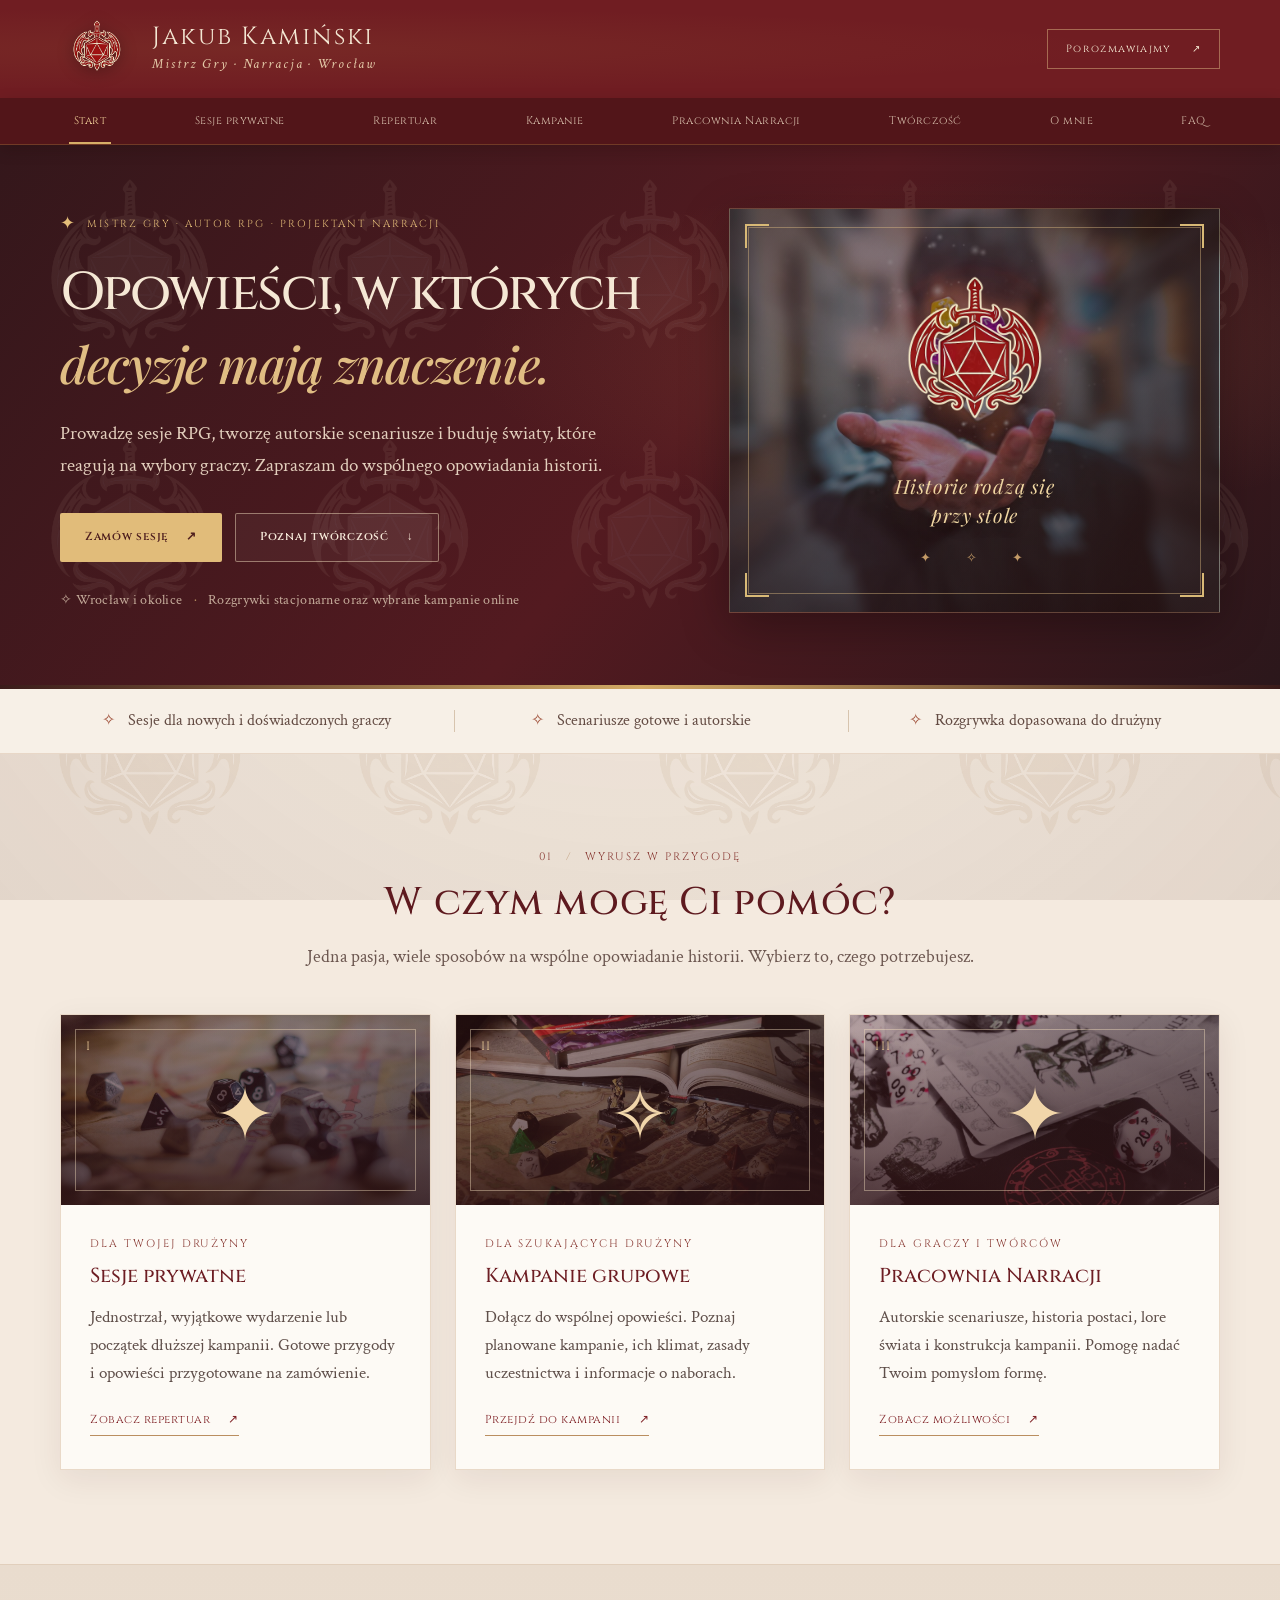
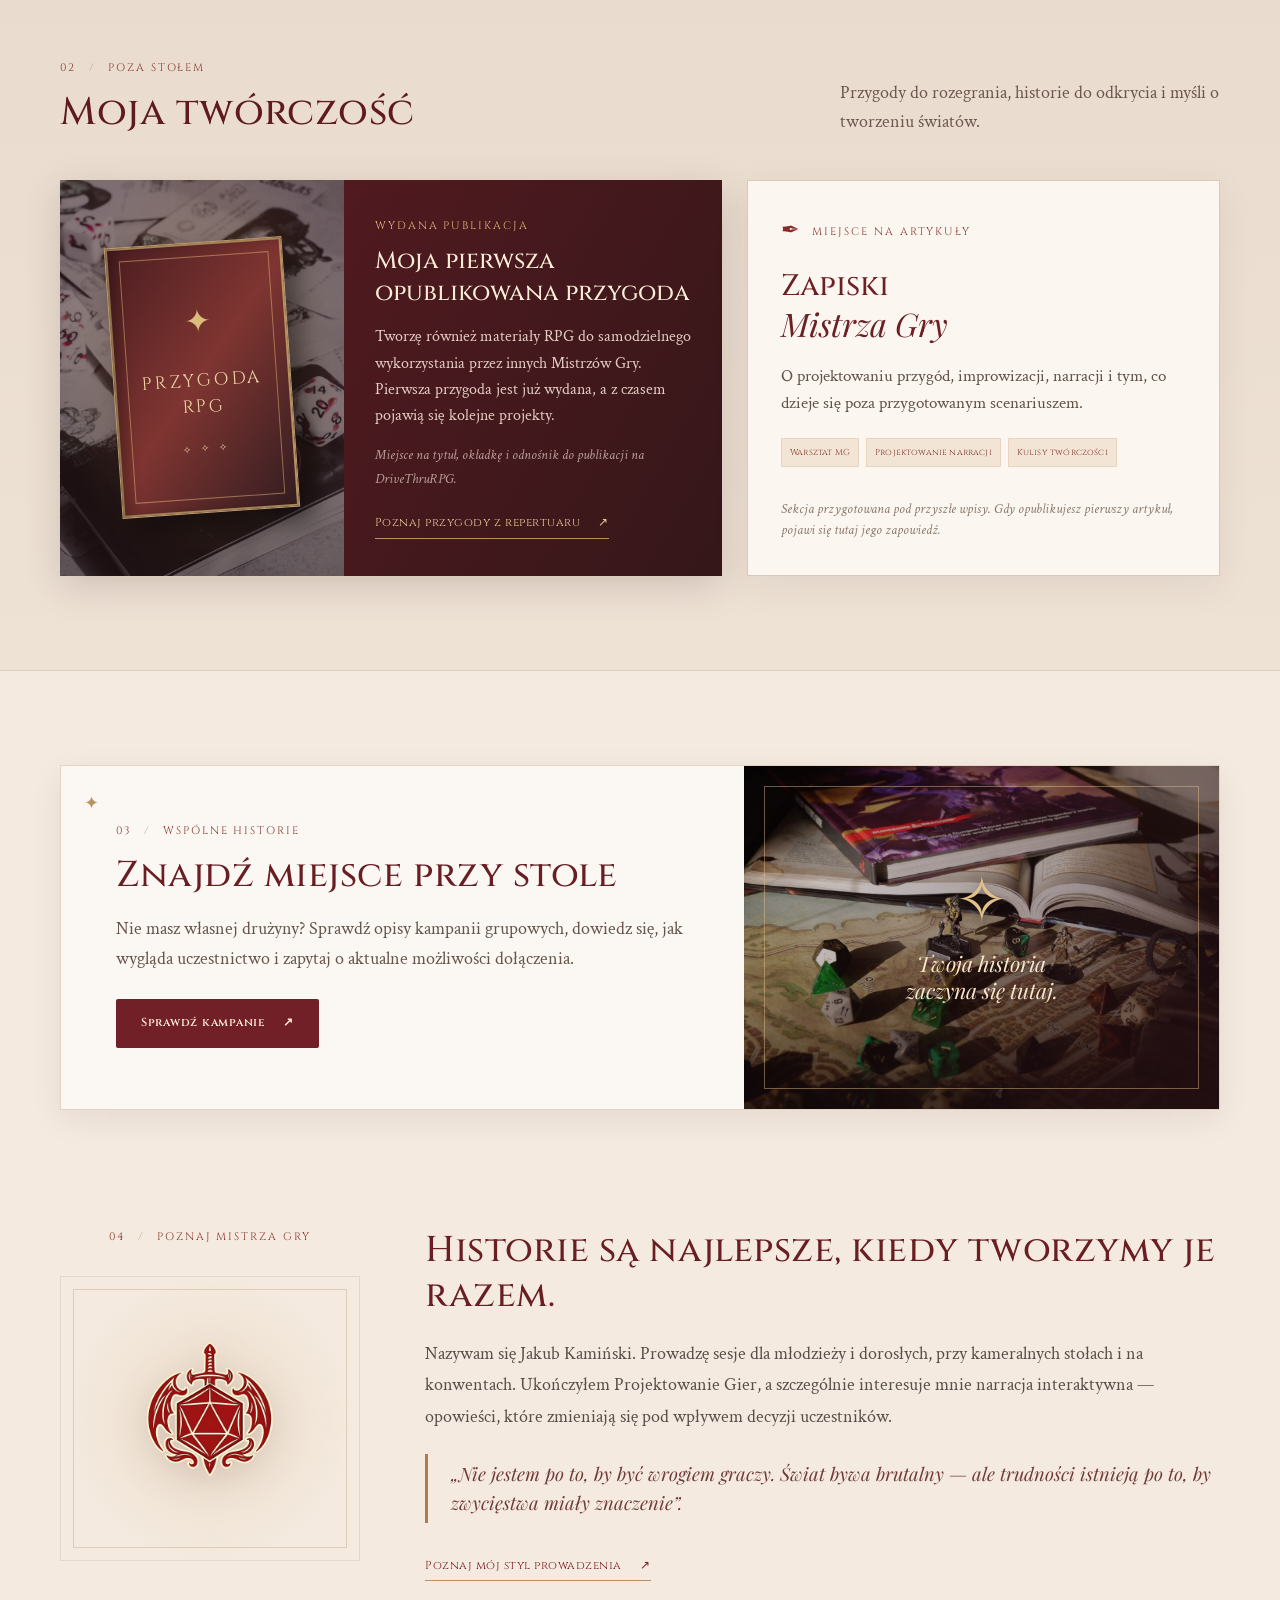
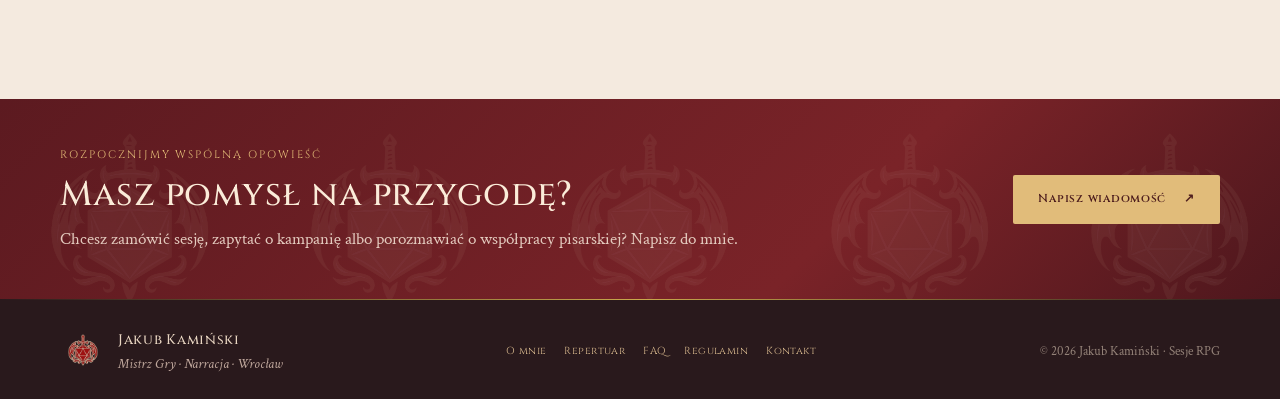
==== commit 7a3d2e7b: "Update" ====
--- a/index.html
+++ b/index.html
@@ -39,6 +39,7 @@
     <div class="site-nav__desktop">
       <a class="is-current" aria-current="page" href="index.html">Start</a>
       <a href="sesje-prywatne.html">Sesje prywatne</a>
+      <a href="repertuar.html">Repertuar</a>
       <a href="sesje-grupowe.html">Kampanie</a>
       <a href="pracownia-narracji.html">Pracownia Narracji</a>
       <a href="#tworczosc">Twórczość</a>
@@ -50,6 +51,7 @@
       <div class="site-nav__mobile-links">
         <a aria-current="page" href="index.html">Start</a>
         <a href="sesje-prywatne.html">Sesje prywatne</a>
+        <a href="repertuar.html">Repertuar</a>
         <a href="sesje-grupowe.html">Kampanie</a>
         <a href="pracownia-narracji.html">Pracownia Narracji</a>
         <a href="#tworczosc">Twórczość</a>
@@ -109,7 +111,7 @@
             <p class="mini-label">Dla Twojej drużyny</p>
             <h3>Sesje prywatne</h3>
             <p>Jednostrzał, wyjątkowe wydarzenie lub początek dłuższej kampanii. Gotowe przygody i opowieści przygotowane na zamówienie.</p>
-            <a class="text-link" href="sesje-prywatne.html">Poznaj ofertę <span aria-hidden="true">↗</span></a>
+            <a class="text-link" href="repertuar.html">Zobacz repertuar <span aria-hidden="true">↗</span></a>
           </div>
         </article>
         <article class="offer-card">
@@ -152,7 +154,7 @@
               <h3>Moja pierwsza opublikowana przygoda</h3>
               <p>Tworzę również materiały RPG do samodzielnego wykorzystania przez innych Mistrzów Gry. Pierwsza przygoda jest już wydana, a z czasem pojawią się kolejne projekty.</p>
               <p class="creation-feature__hint">Miejsce na tytuł, okładkę i odnośnik do publikacji na DriveThruRPG.</p>
-              <a class="text-link text-link--light" href="sesje-prywatne.html">Poznaj przygody z repertuaru <span aria-hidden="true">↗</span></a>
+              <a class="text-link text-link--light" href="repertuar.html">Poznaj przygody z repertuaru <span aria-hidden="true">↗</span></a>
             </div>
           </article>
           <article class="blog-promo" id="zapiski">
@@ -207,7 +209,7 @@
   <footer class="site-footer">
     <div class="layout-wrap site-footer__inner">
       <div class="site-footer__brand"><img src="logo-red.png" alt="" loading="lazy"><div><strong>Jakub Kamiński</strong><span>Mistrz Gry · Narracja · Wrocław</span></div></div>
-      <div class="site-footer__links"><a href="o-mnie.html">O mnie</a><a href="faq.html">FAQ</a><a href="regulamin.html">Regulamin</a><a href="mailto:jakubkaminski1808@gmail.com">Kontakt</a></div>
+      <div class="site-footer__links"><a href="o-mnie.html">O mnie</a><a href="repertuar.html">Repertuar</a><a href="faq.html">FAQ</a><a href="regulamin.html">Regulamin</a><a href="mailto:jakubkaminski1808@gmail.com">Kontakt</a></div>
       <p class="site-footer__copyright">© 2026 Jakub Kamiński · Sesje RPG</p>
     </div>
   </footer>
--- a/home.css
+++ b/home.css
@@ -243,3 +243,6 @@
 @media (prefers-reduced-motion:reduce) {
   .home-page *,.home-page *::before,.home-page *::after {animation-duration:.01ms!important;transition-duration:.01ms!important;scroll-behavior:auto!important;}
 }
+
+/* Nawigacja po dodaniu repertuaru (8 linków na dużych ekranach) */
+@media (min-width:801px) and (max-width:1140px) { .home-page .site-nav__desktop {gap:2px;} .home-page .site-nav__desktop a {font-size:.59rem;padding:15px 7px;letter-spacing:.015em;} }
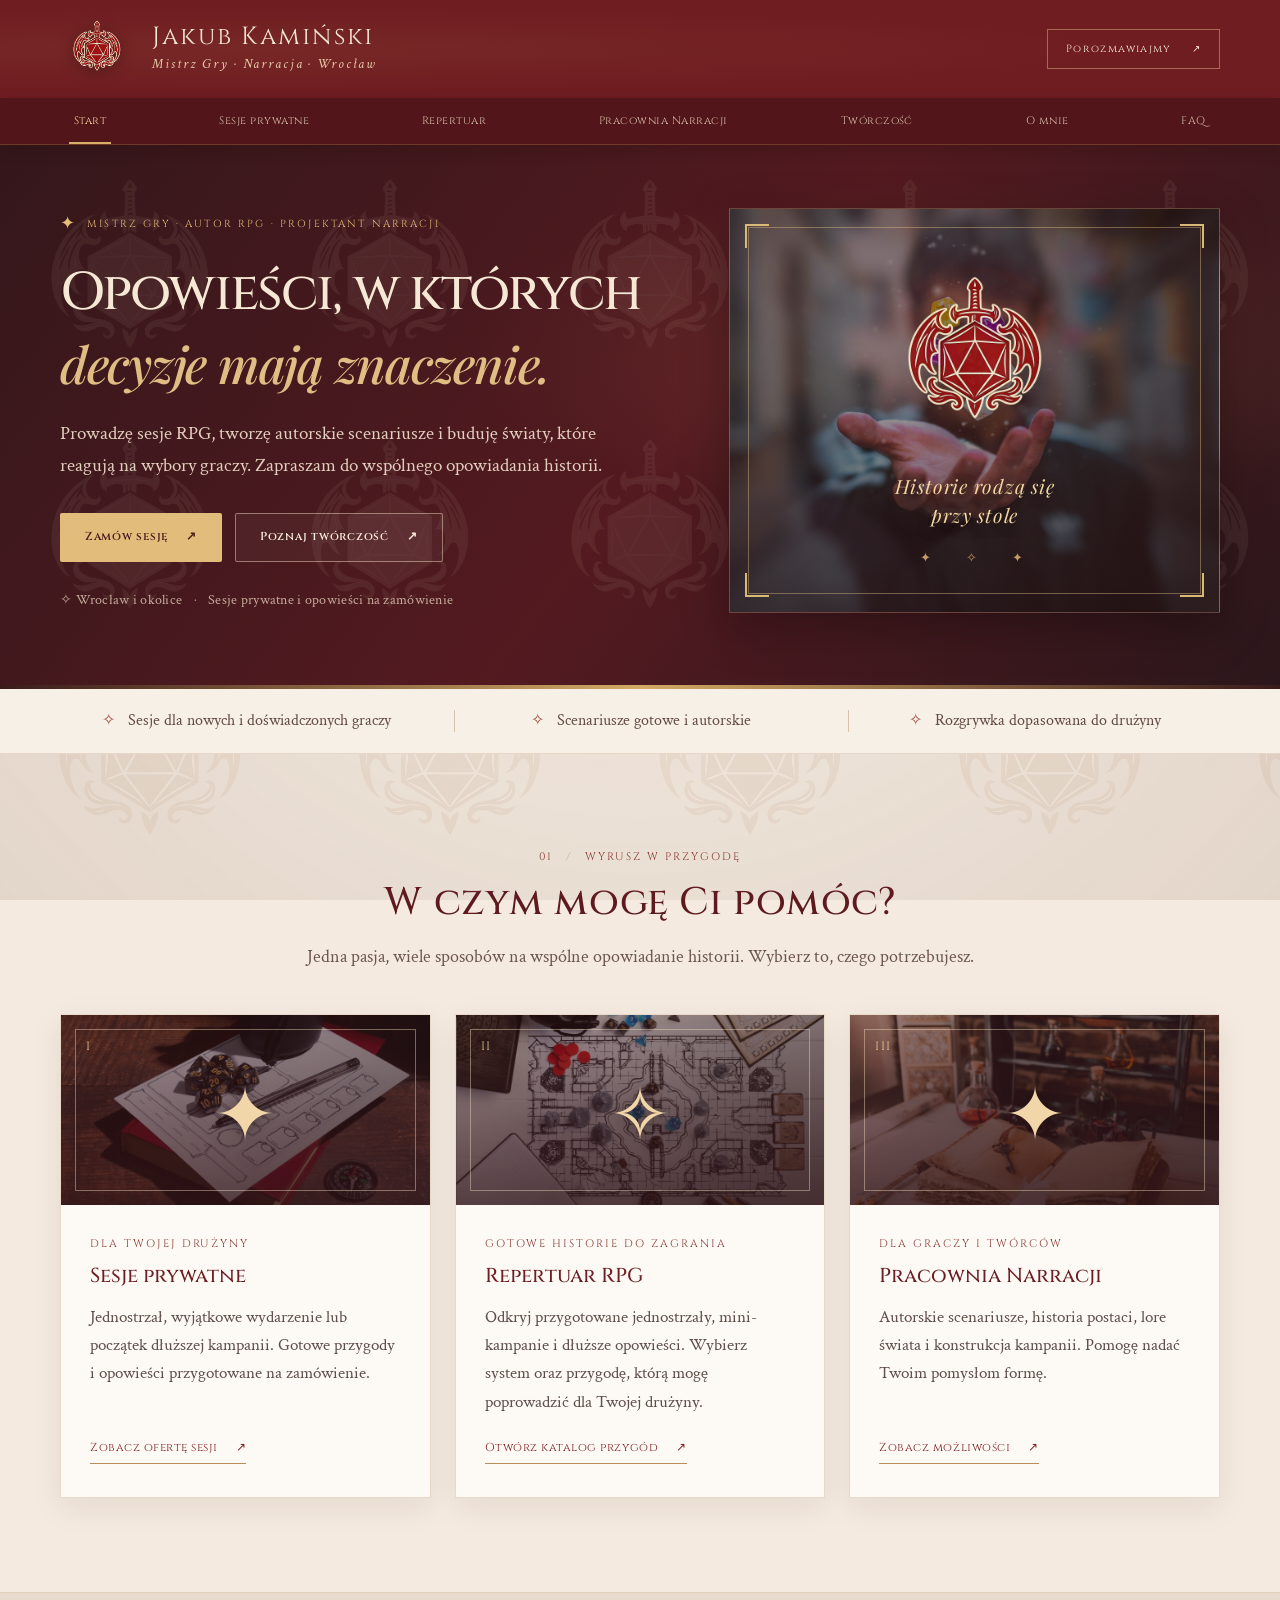
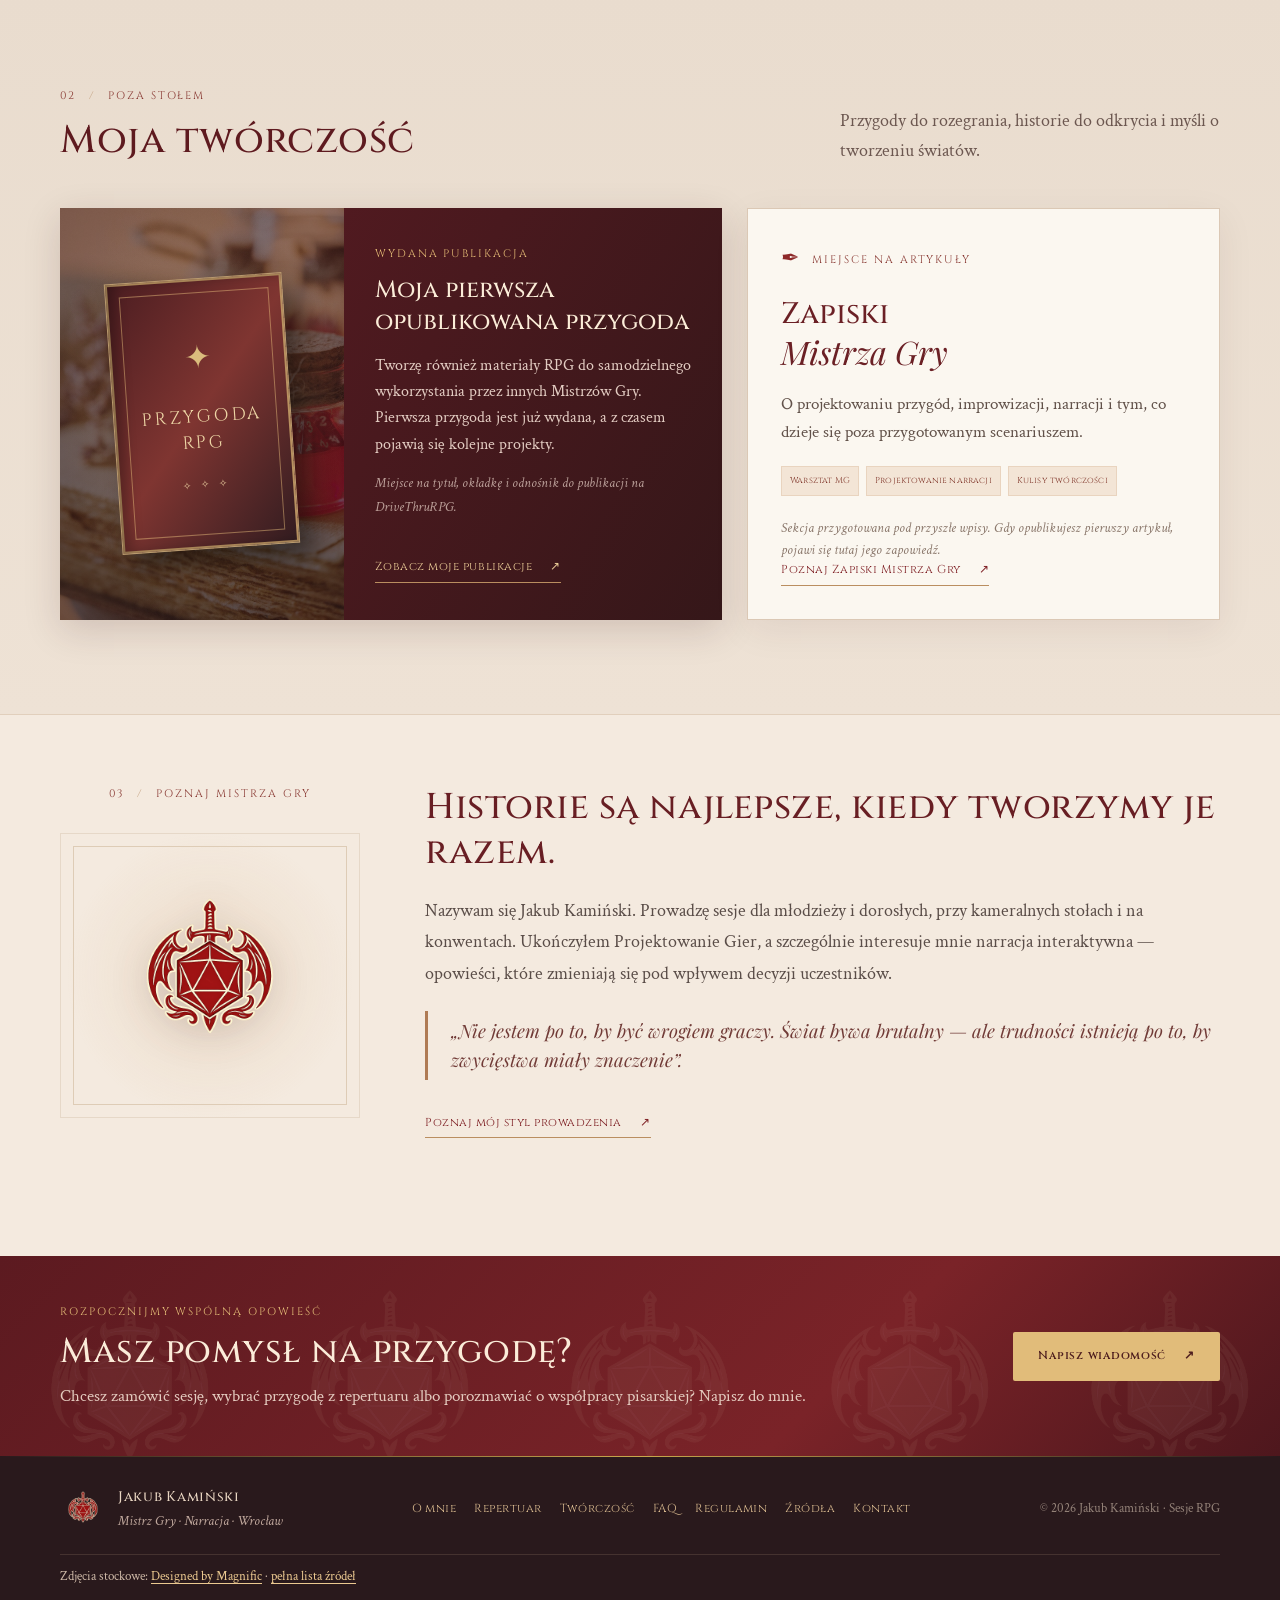
==== commit 88a8cae2: "Version new" ====
--- a/index.html
+++ b/index.html
@@ -18,6 +18,8 @@
   <!-- Zachowujemy dotychczasowy arkusz CSS: pozostałe podstrony działają bez zmian. -->
   <link rel="stylesheet" href="style.css">
   <link rel="stylesheet" href="home.css">
+  <script src="tworczosc-data.js" defer></script>
+  <script src="home-aktualnosci.js" defer></script>
 </head>
 <body class="home-page">
   <a class="skip-link" href="#tresc">Przejdź do treści</a>
@@ -40,9 +42,9 @@
       <a class="is-current" aria-current="page" href="index.html">Start</a>
       <a href="sesje-prywatne.html">Sesje prywatne</a>
       <a href="repertuar.html">Repertuar</a>
-      <a href="sesje-grupowe.html">Kampanie</a>
+
       <a href="pracownia-narracji.html">Pracownia Narracji</a>
-      <a href="#tworczosc">Twórczość</a>
+      <a href="tworczosc.html">Twórczość</a>
       <a href="o-mnie.html">O mnie</a>
       <a href="faq.html">FAQ</a>
     </div>
@@ -52,9 +54,9 @@
         <a aria-current="page" href="index.html">Start</a>
         <a href="sesje-prywatne.html">Sesje prywatne</a>
         <a href="repertuar.html">Repertuar</a>
-        <a href="sesje-grupowe.html">Kampanie</a>
+
         <a href="pracownia-narracji.html">Pracownia Narracji</a>
-        <a href="#tworczosc">Twórczość</a>
+        <a href="tworczosc.html">Twórczość</a>
         <a href="o-mnie.html">O mnie</a>
         <a href="faq.html">FAQ</a>
       </div>
@@ -70,12 +72,12 @@
           <p class="main-hero__intro">Prowadzę sesje RPG, tworzę autorskie scenariusze i buduję światy, które reagują na wybory graczy. Zapraszam do wspólnego opowiadania historii.</p>
           <div class="action-row">
             <a class="home-button home-button--gold" href="sesje-prywatne.html">Zamów sesję <span aria-hidden="true">↗</span></a>
-            <a class="home-button home-button--light-outline" href="#tworczosc">Poznaj twórczość <span aria-hidden="true">↓</span></a>
-          </div>
-          <div class="main-hero__smallprint"><span aria-hidden="true">✧</span> Wrocław i okolice <span class="smallprint-sep" aria-hidden="true">·</span> Rozgrywki stacjonarne oraz wybrane kampanie online</div>
+            <a class="home-button home-button--light-outline" href="tworczosc.html">Poznaj twórczość <span aria-hidden="true">↗</span></a>
+          </div>
+          <div class="main-hero__smallprint"><span aria-hidden="true">✧</span> Wrocław i okolice <span class="smallprint-sep" aria-hidden="true">·</span> Sesje prywatne i opowieści na zamówienie</div>
         </div>
         <div class="main-hero__art" aria-hidden="true">
-          <!-- Opcjonalna fotografia w images/stock-hero.jpg (CSS ma estetyczne tło zastępcze). -->
+          <!-- Fotografia tła strony głównej: images/home-hero.jpg. Atrybucja w Źródłach zdjęć. -->
           <div class="main-hero__frame">
             <span class="frame-corner frame-corner--tl"></span>
             <span class="frame-corner frame-corner--tr"></span>
@@ -111,16 +113,16 @@
             <p class="mini-label">Dla Twojej drużyny</p>
             <h3>Sesje prywatne</h3>
             <p>Jednostrzał, wyjątkowe wydarzenie lub początek dłuższej kampanii. Gotowe przygody i opowieści przygotowane na zamówienie.</p>
-            <a class="text-link" href="repertuar.html">Zobacz repertuar <span aria-hidden="true">↗</span></a>
+            <a class="text-link" href="sesje-prywatne.html">Zobacz ofertę sesji <span aria-hidden="true">↗</span></a>
           </div>
         </article>
         <article class="offer-card">
           <div class="offer-card__visual offer-card__visual--campaigns"><span class="offer-card__symbol" aria-hidden="true">✧</span><span class="offer-card__number">II</span></div>
           <div class="offer-card__body">
-            <p class="mini-label">Dla szukających drużyny</p>
-            <h3>Kampanie grupowe</h3>
-            <p>Dołącz do wspólnej opowieści. Poznaj planowane kampanie, ich klimat, zasady uczestnictwa i informacje o naborach.</p>
-            <a class="text-link" href="sesje-grupowe.html">Przejdź do kampanii <span aria-hidden="true">↗</span></a>
+            <p class="mini-label">Gotowe historie do zagrania</p>
+            <h3>Repertuar RPG</h3>
+            <p>Odkryj przygotowane jednostrzały, mini-kampanie i dłuższe opowieści. Wybierz system oraz przygodę, którą mogę poprowadzić dla Twojej drużyny.</p>
+            <a class="text-link" href="repertuar.html">Otwórz katalog przygód <span aria-hidden="true">↗</span></a>
           </div>
         </article>
         <article class="offer-card">
@@ -154,7 +156,7 @@
               <h3>Moja pierwsza opublikowana przygoda</h3>
               <p>Tworzę również materiały RPG do samodzielnego wykorzystania przez innych Mistrzów Gry. Pierwsza przygoda jest już wydana, a z czasem pojawią się kolejne projekty.</p>
               <p class="creation-feature__hint">Miejsce na tytuł, okładkę i odnośnik do publikacji na DriveThruRPG.</p>
-              <a class="text-link text-link--light" href="repertuar.html">Poznaj przygody z repertuaru <span aria-hidden="true">↗</span></a>
+              <a class="text-link text-link--light" href="tworczosc.html#publikacje">Zobacz moje publikacje <span aria-hidden="true">↗</span></a>
             </div>
           </article>
           <article class="blog-promo" id="zapiski">
@@ -163,27 +165,16 @@
             <p>O projektowaniu przygód, improwizacji, narracji i tym, co dzieje się poza przygotowanym scenariuszem.</p>
             <div class="blog-promo__topics"><span>Warsztat MG</span><span>Projektowanie narracji</span><span>Kulisy twórczości</span></div>
             <p class="blog-promo__footnote">Sekcja przygotowana pod przyszłe wpisy. Gdy opublikujesz pierwszy artykuł, pojawi się tutaj jego zapowiedź.</p>
+            <a class="text-link" href="tworczosc.html#zapiski">Poznaj Zapiski Mistrza Gry <span aria-hidden="true">↗</span></a>
           </article>
         </div>
       </div>
     </section>
 
-    <section class="home-section campaign-preview layout-wrap" aria-labelledby="kampanie-title">
-      <div class="campaign-preview__box">
-        <div class="campaign-preview__accent" aria-hidden="true">✦</div>
-        <div class="campaign-preview__copy">
-          <p class="eyebrow">03 <span aria-hidden="true">/</span> Wspólne historie</p>
-          <h2 id="kampanie-title">Znajdź miejsce przy stole</h2>
-          <p>Nie masz własnej drużyny? Sprawdź opisy kampanii grupowych, dowiedz się, jak wygląda uczestnictwo i zapytaj o aktualne możliwości dołączenia.</p>
-          <a class="home-button home-button--red" href="sesje-grupowe.html">Sprawdź kampanie <span aria-hidden="true">↗</span></a>
-        </div>
-        <div class="campaign-preview__image" aria-hidden="true"><span class="campaign-preview__rune">✧</span><span class="campaign-preview__caption">Twoja historia<br>zaczyna się tutaj.</span></div>
-      </div>
-    </section>
 
     <section id="o-mnie" class="home-section about-teaser layout-wrap" aria-labelledby="o-mnie-title">
       <div class="about-teaser__aside">
-        <p class="eyebrow">04 <span aria-hidden="true">/</span> Poznaj Mistrza Gry</p>
+        <p class="eyebrow">03 <span aria-hidden="true">/</span> Poznaj Mistrza Gry</p>
         <div class="about-teaser__emblem"><img src="logo-red.png" alt="" loading="lazy"></div>
       </div>
       <div class="about-teaser__copy">
@@ -199,7 +190,7 @@
         <div>
           <p class="eyebrow eyebrow--light">Rozpocznijmy wspólną opowieść</p>
           <h2 id="kontakt-title">Masz pomysł na przygodę?</h2>
-          <p>Chcesz zamówić sesję, zapytać o kampanię albo porozmawiać o współpracy pisarskiej? Napisz do mnie.</p>
+          <p>Chcesz zamówić sesję, wybrać przygodę z repertuaru albo porozmawiać o współpracy pisarskiej? Napisz do mnie.</p>
         </div>
         <a class="home-button home-button--gold" href="mailto:jakubkaminski1808@gmail.com?subject=Zapytanie%20ze%20strony%20RPG">Napisz wiadomość <span aria-hidden="true">↗</span></a>
       </div>
@@ -209,8 +200,9 @@
   <footer class="site-footer">
     <div class="layout-wrap site-footer__inner">
       <div class="site-footer__brand"><img src="logo-red.png" alt="" loading="lazy"><div><strong>Jakub Kamiński</strong><span>Mistrz Gry · Narracja · Wrocław</span></div></div>
-      <div class="site-footer__links"><a href="o-mnie.html">O mnie</a><a href="repertuar.html">Repertuar</a><a href="faq.html">FAQ</a><a href="regulamin.html">Regulamin</a><a href="mailto:jakubkaminski1808@gmail.com">Kontakt</a></div>
+      <div class="site-footer__links"><a href="o-mnie.html">O mnie</a><a href="repertuar.html">Repertuar</a><a href="tworczosc.html">Twórczość</a><a href="faq.html">FAQ</a><a href="regulamin.html">Regulamin</a><a href="zrodla-zdjec.html">Źródła</a><a href="mailto:jakubkaminski1808@gmail.com">Kontakt</a></div>
       <p class="site-footer__copyright">© 2026 Jakub Kamiński · Sesje RPG</p>
+      <p class="site-footer__attribution">Zdjęcia stockowe: <a href="https://www.magnific.com/" target="_blank" rel="noopener noreferrer">Designed by Magnific</a> · <a href="zrodla-zdjec.html">pełna lista źródeł</a></p>
     </div>
   </footer>
 </body>
--- a/home.css
+++ b/home.css
@@ -70,7 +70,7 @@
 .home-page .action-row {display:flex;flex-wrap:wrap;gap:13px;margin-top:32px;}
 .home-page .main-hero__smallprint {font-size:.87rem;letter-spacing:.02em;color:#c5ac9b;margin-top:28px;}
 .home-page .smallprint-sep {margin:0 8px;color:#ba9464;}
-.home-page .main-hero__art {height:100%;max-height:500px;min-height:400px;display:flex;align-items:stretch;padding:18px;position:relative;background:linear-gradient(125deg,rgba(75,34,33,.10),rgba(52,28,26,.75)),url('images/stock-hero.jpg') center / cover no-repeat;border:1px solid rgba(229,195,144,.25);box-shadow:0 14px 45px rgba(0,0,0,.3);}
+.home-page .main-hero__art {height:100%;max-height:500px;min-height:400px;display:flex;align-items:stretch;padding:18px;position:relative;background:linear-gradient(125deg,rgba(75,34,33,.10),rgba(52,28,26,.75)),url('images/home-hero.jpg') center / cover no-repeat;border:1px solid rgba(229,195,144,.25);box-shadow:0 14px 45px rgba(0,0,0,.3);}
 .home-page .main-hero__art::before {content:"";position:absolute;inset:0;background:radial-gradient(circle at 50% 47%,transparent 0%,rgba(33,15,17,.58) 82%);pointer-events:none;}
 .home-page .main-hero__frame {border:1px solid rgba(226,190,131,.42);width:100%;height:100%;position:relative;display:flex;align-items:center;justify-content:center;flex-direction:column;gap:10px;}
 .home-page .frame-corner {position:absolute;width:24px;height:24px;border:2px solid #d8b976;}
@@ -95,9 +95,9 @@
 .home-page .offer-card:hover {transform:translateY(-5px);box-shadow:0 18px 36px rgba(66,25,23,.14);}
 .home-page .offer-card__visual {height:190px;position:relative;overflow:hidden;display:flex;align-items:center;justify-content:center;isolation:isolate;background-size:cover;background-position:center;}
 .home-page .offer-card__visual::after {content:"";position:absolute;inset:0;background:linear-gradient(180deg,rgba(54,22,24,.08),rgba(47,18,21,.63));z-index:-1;}
-.home-page .offer-card__visual--sessions {background-image:linear-gradient(125deg,rgba(88,34,37,.34),rgba(42,23,27,.6)),url('images/stock-sesje.jpg');background-color:#75443d;}
-.home-page .offer-card__visual--campaigns {background-image:linear-gradient(125deg,rgba(88,34,37,.32),rgba(42,23,27,.65)),url('images/stock-kampanie.jpg');background-color:#4f4142;}
-.home-page .offer-card__visual--studio {background-image:linear-gradient(125deg,rgba(88,34,37,.34),rgba(42,23,27,.62)),url('images/stock-pracownia.jpg');background-color:#7b574b;}
+.home-page .offer-card__visual--sessions {background-image:linear-gradient(125deg,rgba(88,34,37,.34),rgba(42,23,27,.6)),url('images/home-sesje.jpg');background-color:#75443d;}
+.home-page .offer-card__visual--campaigns {background-image:linear-gradient(125deg,rgba(88,34,37,.32),rgba(42,23,27,.65)),url('images/home-repertuar.jpg');background-color:#4f4142;}
+.home-page .offer-card__visual--studio {background-image:linear-gradient(125deg,rgba(88,34,37,.34),rgba(42,23,27,.62)),url('images/home-pracownia.jpg');background-color:#7b574b;}
 .home-page .offer-card__visual::before {content:"";position:absolute;inset:14px;border:1px solid rgba(246,225,191,.42);}
 .home-page .offer-card__symbol {font-family:'Playfair Display',serif;color:#f1d6aa;font-size:4.6rem;line-height:1;text-shadow:0 3px 15px rgba(0,0,0,.35);}
 .home-page .offer-card__number {position:absolute;top:22px;left:25px;color:#e9c997;font-family:'Cinzel',serif;font-size:.75rem;letter-spacing:.12em;}
@@ -111,7 +111,7 @@
 .home-page .section-heading--row>p {max-width:380px;margin:0;}
 .home-page .creation-grid {display:grid;grid-template-columns:1.4fr 1fr;gap:25px;}
 .home-page .creation-feature {display:grid;grid-template-columns:.75fr 1fr;min-height:383px;background:linear-gradient(120deg,#5d1b23,#351719);color:#f8eada;overflow:hidden;box-shadow:0 10px 35px rgba(59,20,24,.16);}
-.home-page .creation-feature__art {display:flex;align-items:center;justify-content:center;padding:38px 27px;position:relative;background:radial-gradient(ellipse at 50% 45%,rgba(177,133,79,.3),transparent 72%),linear-gradient(180deg,rgba(58,29,32,.55),rgba(37,19,22,.65)),url('images/stock-publikacja.jpg') center / cover no-repeat;}
+.home-page .creation-feature__art {display:flex;align-items:center;justify-content:center;padding:38px 27px;position:relative;background:radial-gradient(ellipse at 50% 45%,rgba(177,133,79,.3),transparent 72%),linear-gradient(180deg,rgba(58,29,32,.55),rgba(37,19,22,.65)),url('images/home-tworczosc.jpg') center / cover no-repeat;}
 .home-page .book-mock {width:178px;max-width:100%;aspect-ratio:2 / 3.05;background:linear-gradient(128deg,#4b1d21,#7f3531 49%,#321c20);box-shadow:13px 15px 25px rgba(0,0,0,.45),inset 9px 0 12px rgba(0,0,0,.25),inset 0 0 0 2px #ba9361;position:relative;border:1px solid #b99a6e;display:flex;flex-direction:column;align-items:center;justify-content:center;gap:20px;padding:15px;transform:rotate(-4deg);}
 .home-page .book-mock::before {content:"";position:absolute;inset:13px;border:1px solid rgba(235,193,125,.48);}
 .home-page .book-mock__symbol {font-size:2rem;color:#dabc7d;}
@@ -139,7 +139,7 @@
 .home-page .campaign-preview__copy {padding:56px 55px 52px;position:relative;z-index:1;}
 .home-page .campaign-preview h2 {color:#681e23;font-size:clamp(1.55rem,2.8vw,2.35rem);margin:13px 0 17px;}
 .home-page .campaign-preview__copy>p:not(.eyebrow) {color:#64544c;line-height:1.7;max-width:570px;font-size:1.1rem;margin-bottom:25px;}
-.home-page .campaign-preview__image {display:flex;flex-direction:column;align-items:center;justify-content:center;gap:15px;background:linear-gradient(130deg,rgba(37,19,23,.12),rgba(46,19,24,.72)),url('images/stock-kampanie.jpg') center / cover no-repeat,#5c3436;position:relative;color:#e4c18c;}
+.home-page .campaign-preview__image {display:flex;flex-direction:column;align-items:center;justify-content:center;gap:15px;background:linear-gradient(130deg,rgba(37,19,23,.12),rgba(46,19,24,.72)),url('images/home-repertuar.jpg') center / cover no-repeat,#5c3436;position:relative;color:#e4c18c;}
 .home-page .campaign-preview__image::before {content:"";inset:20px;position:absolute;border:1px solid rgba(231,192,135,.45);}
 .home-page .campaign-preview__rune {font-size:4rem;line-height:1;text-shadow:0 3px 9px rgba(0,0,0,.35);}
 .home-page .campaign-preview__caption {font-family:'Playfair Display',serif;font-style:italic;font-size:1.33rem;line-height:1.3;color:#f8e5ca;text-align:center;text-shadow:0 2px 9px rgba(0,0,0,.45);}
@@ -168,7 +168,7 @@
 .home-page .site-footer__brand strong {font-family:'Cinzel',serif;font-size:.87rem;font-weight:500;letter-spacing:.05em;}
 .home-page .site-footer__brand span {color:#bfa79c;font-size:.86rem;font-style:italic;}
 .home-page .site-footer__links {display:flex;gap:18px;flex-wrap:wrap;}
-.home-page .site-footer__links a {font-family:'Cinzel',serif;font-size:.64rem;letter-spacing:.04em;text-decoration:none;color:#d8b98e;}
+.home-page .site-footer__links a {font-family:'Cinzel',serif;font-size:.73rem;letter-spacing:.04em;text-decoration:none;color:#d8b98e;}
 .home-page .site-footer__links a:hover {color:#fff;}
 .home-page footer .site-footer__copyright {font-size:.8rem;opacity:.55;letter-spacing:0;margin:0;}
 @media (max-width:1100px) {
@@ -246,3 +246,11 @@
 
 /* Nawigacja po dodaniu repertuaru (8 linków na dużych ekranach) */
 @media (min-width:801px) and (max-width:1140px) { .home-page .site-nav__desktop {gap:2px;} .home-page .site-nav__desktop a {font-size:.59rem;padding:15px 7px;letter-spacing:.015em;} }
+/* Okładka z lokalnego panelu publikacji */
+.home-page .creation-home-cover {width:min(190px,90%);height:auto;max-height:280px;object-fit:contain;box-shadow:9px 13px 24px #0007;border:1px solid #cba571;transform:rotate(-3deg);}
+
+/* Shared attribution line and sources link in every modern page footer */
+.home-page .site-footer__attribution {flex:0 0 100%;width:100%;margin:2px 0 0;padding-top:11px;border-top:1px solid rgba(229,196,156,.15);font-family:'Crimson Text',Georgia,serif;font-size:.83rem;line-height:1.6;color:#cdb8a6;opacity:1;letter-spacing:0;text-align:left;}
+.home-page .site-footer__attribution a {color:#ebc990;text-decoration:underline;text-underline-offset:3px;}
+.home-page .site-footer__attribution a:hover {color:#fff3db;}
+.home-page .site-footer__links a:focus-visible,.home-page .site-footer__attribution a:focus-visible {outline:2px solid #f0ce92;outline-offset:4px;}
